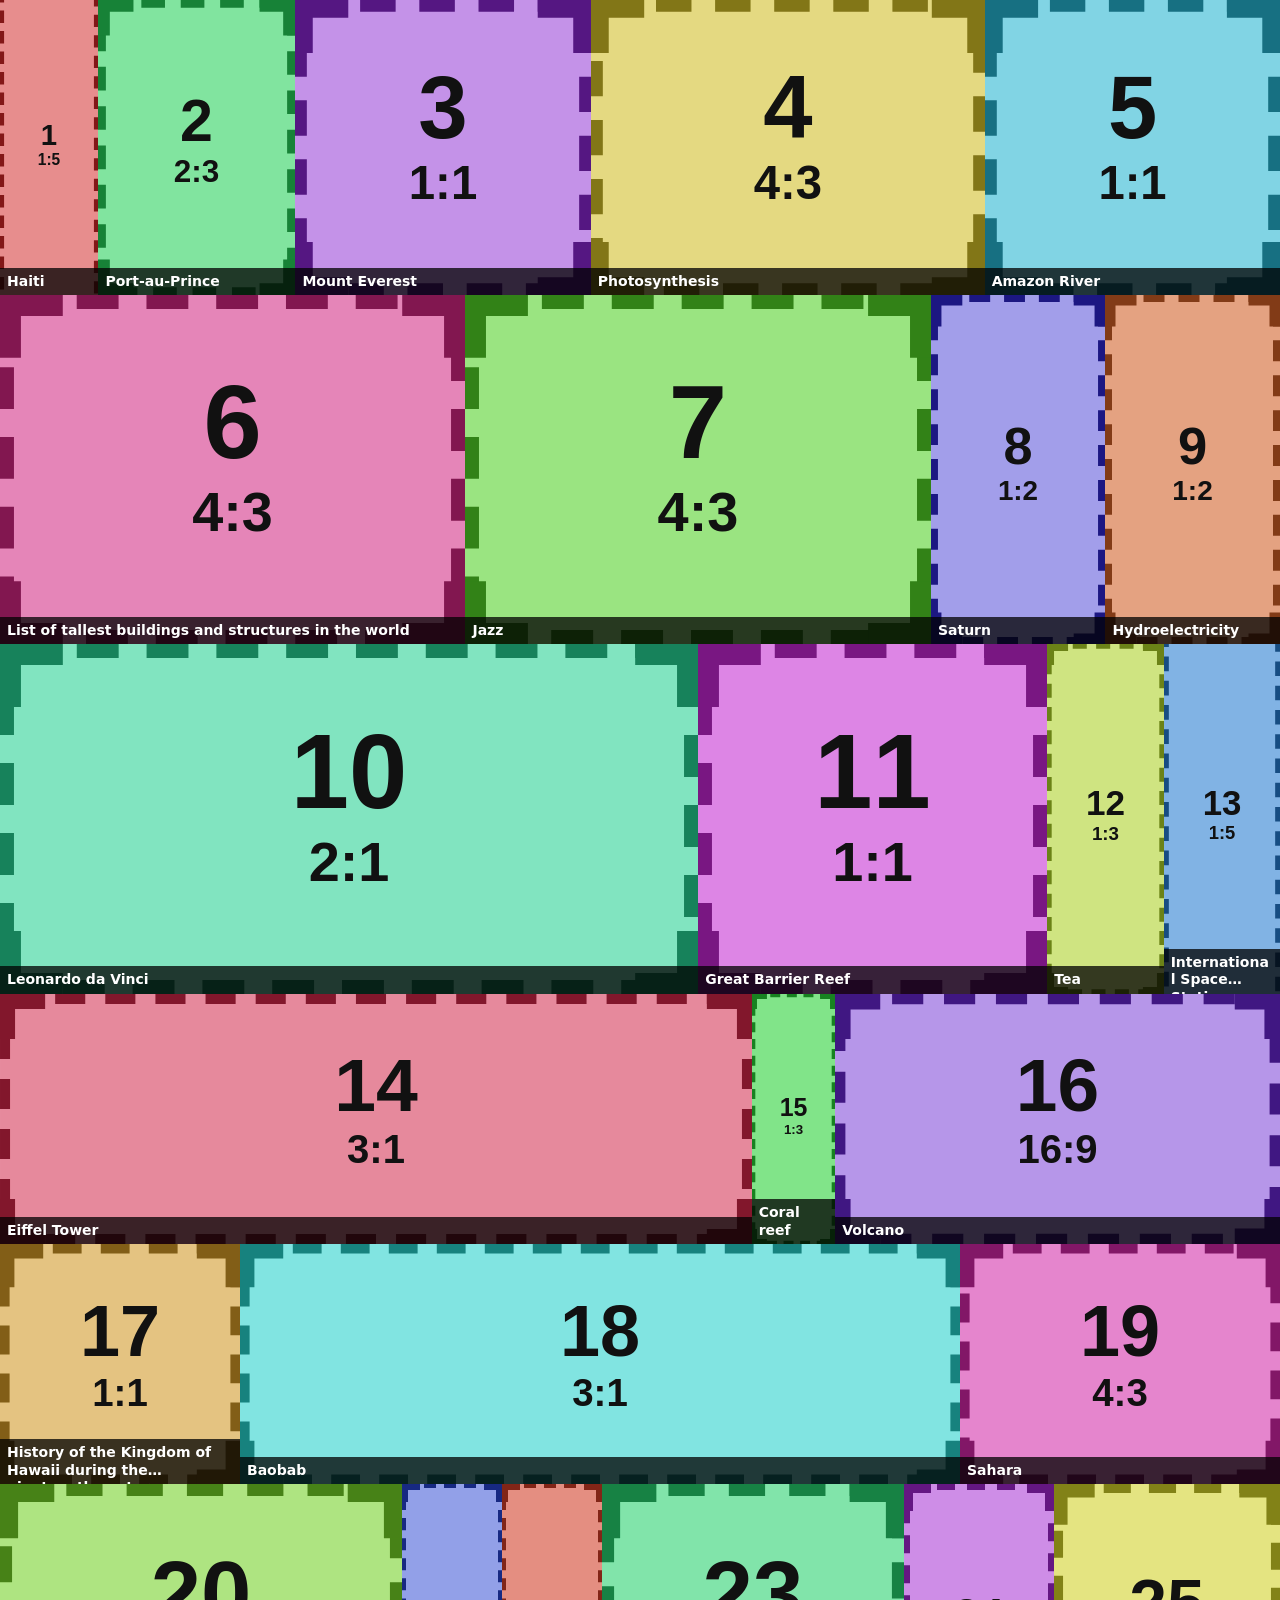
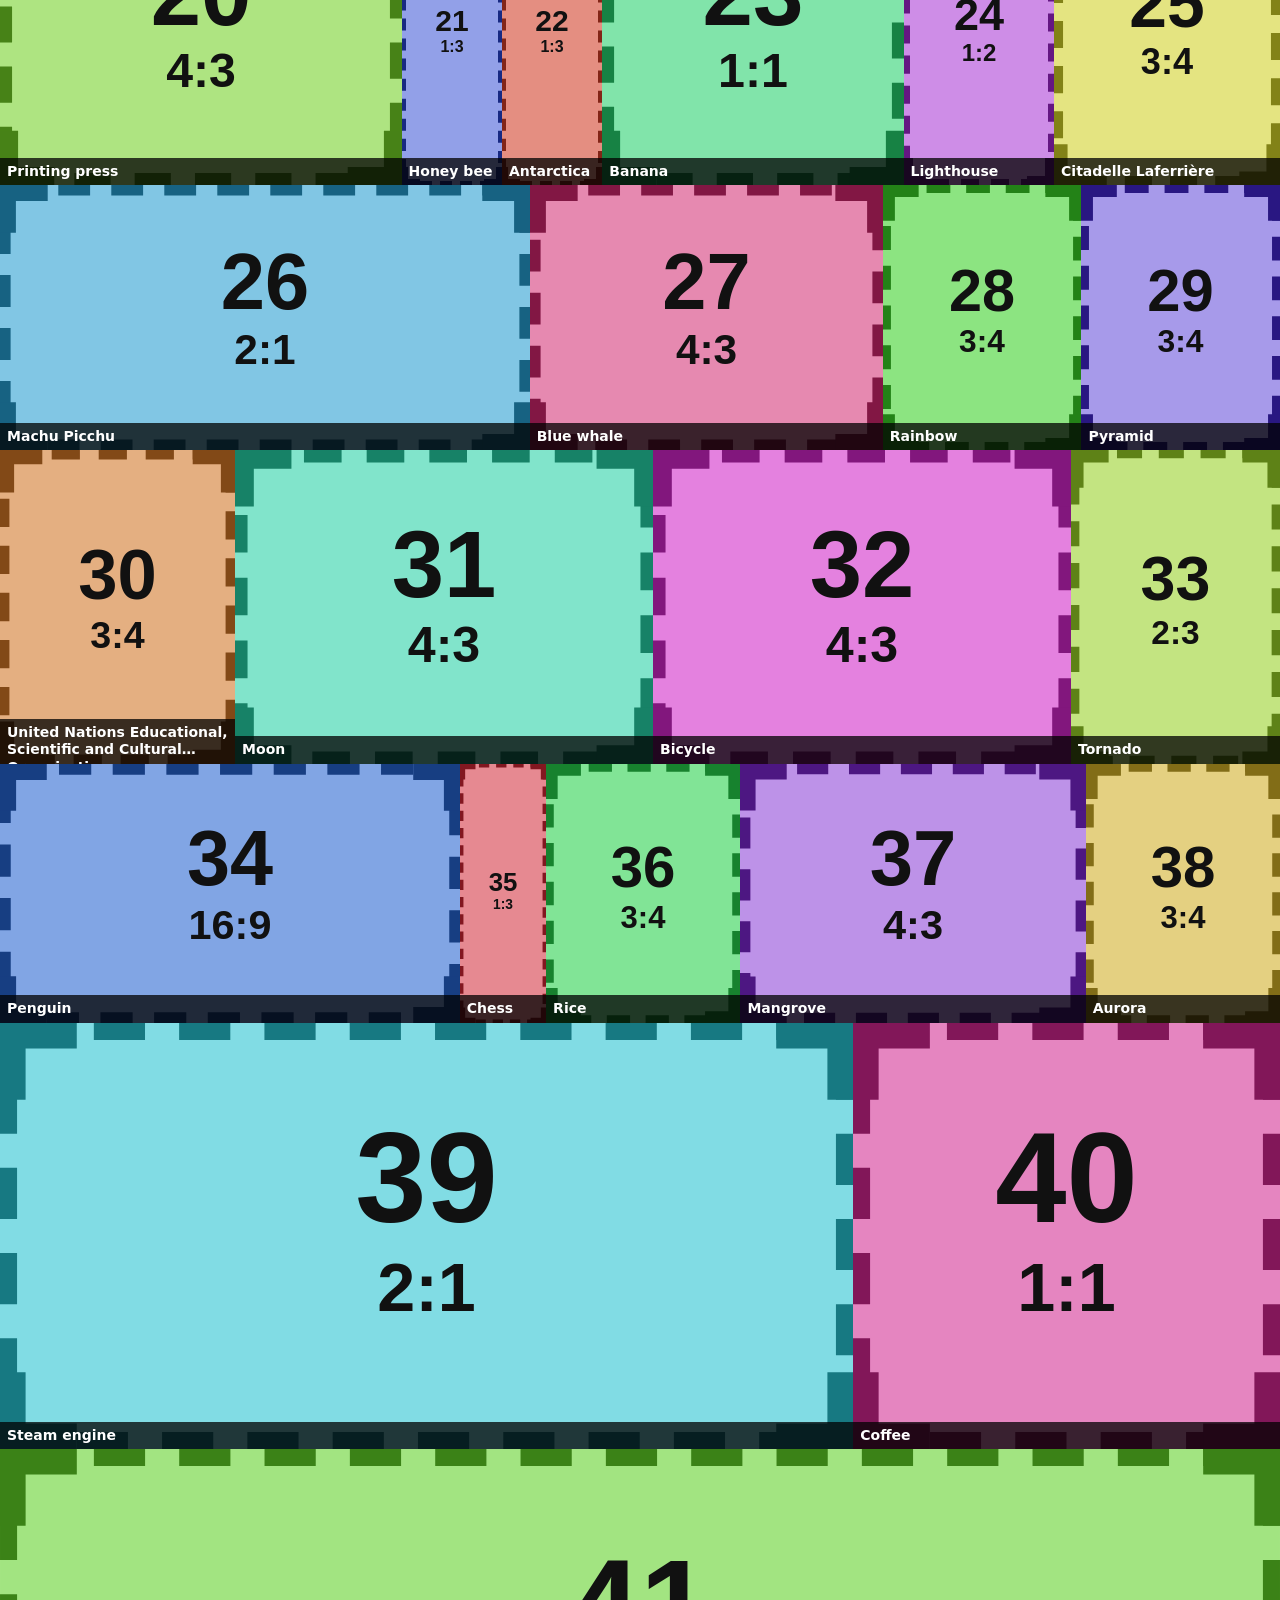
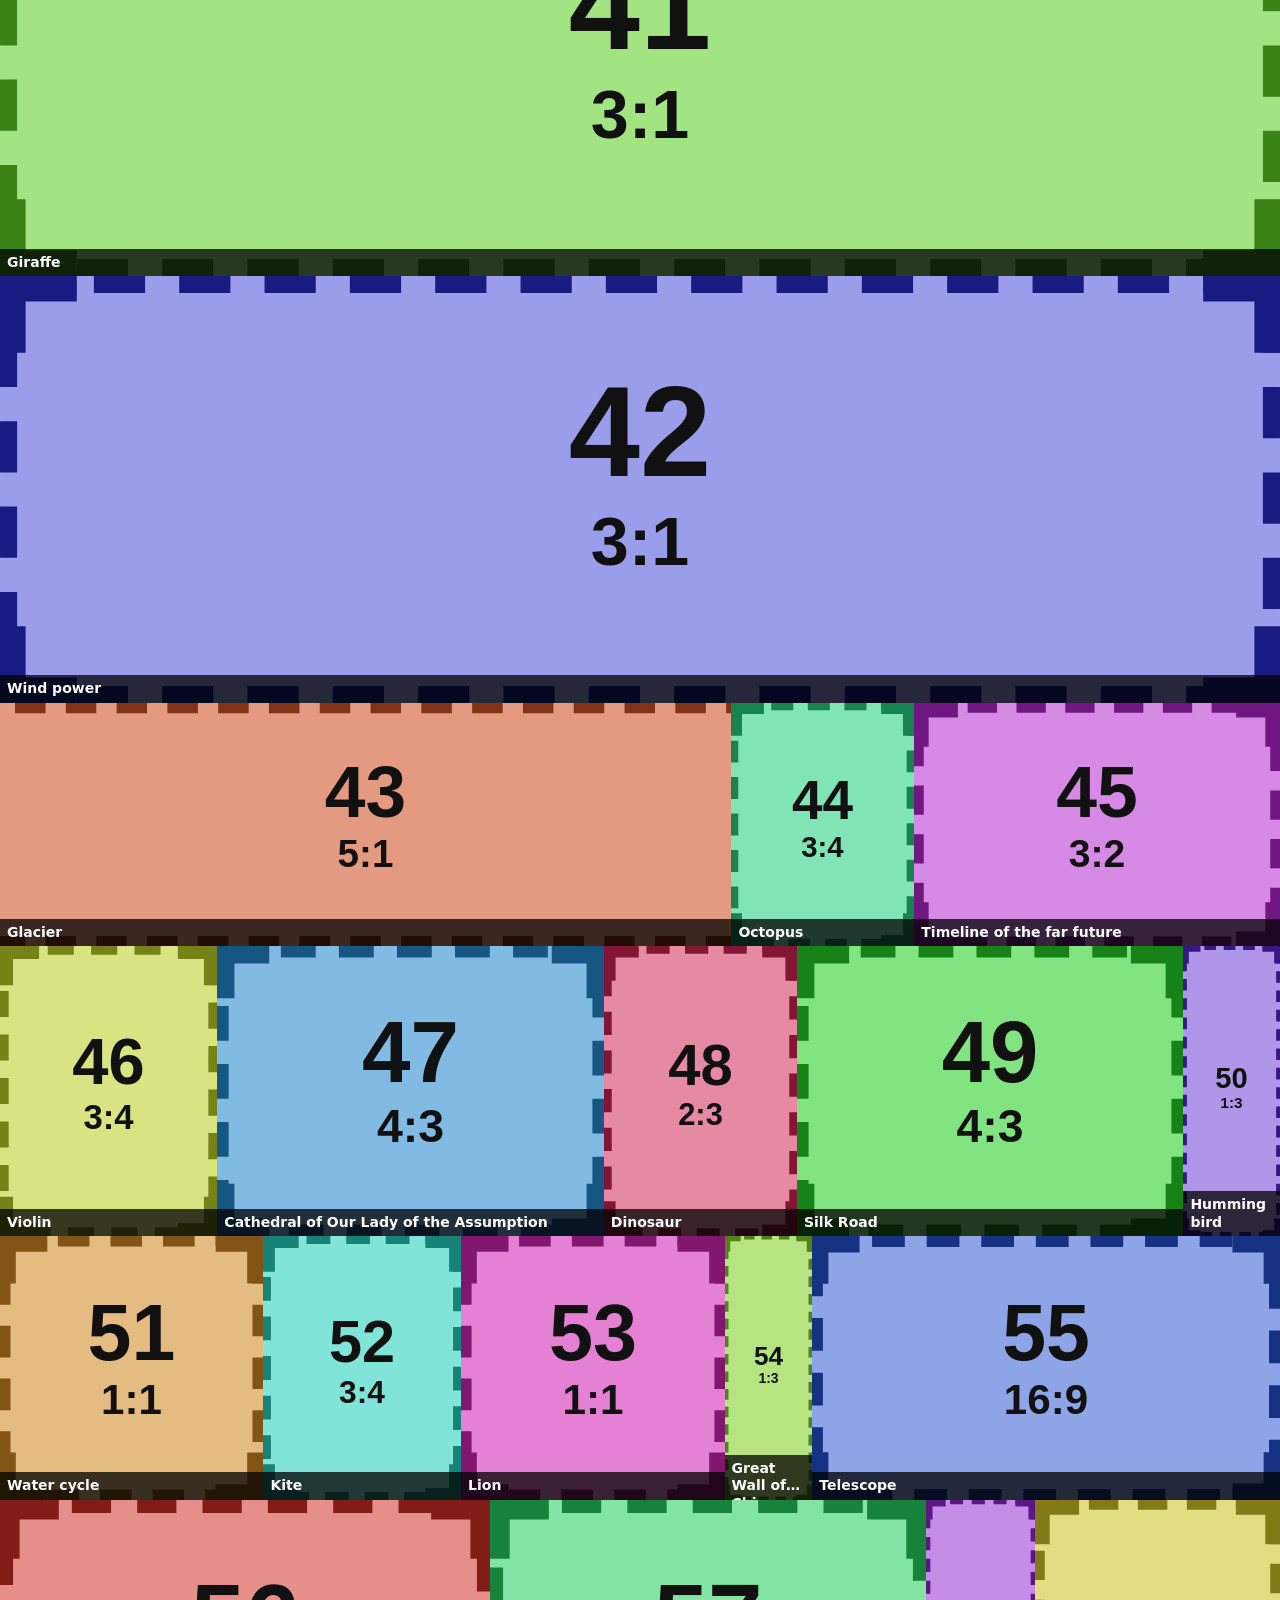
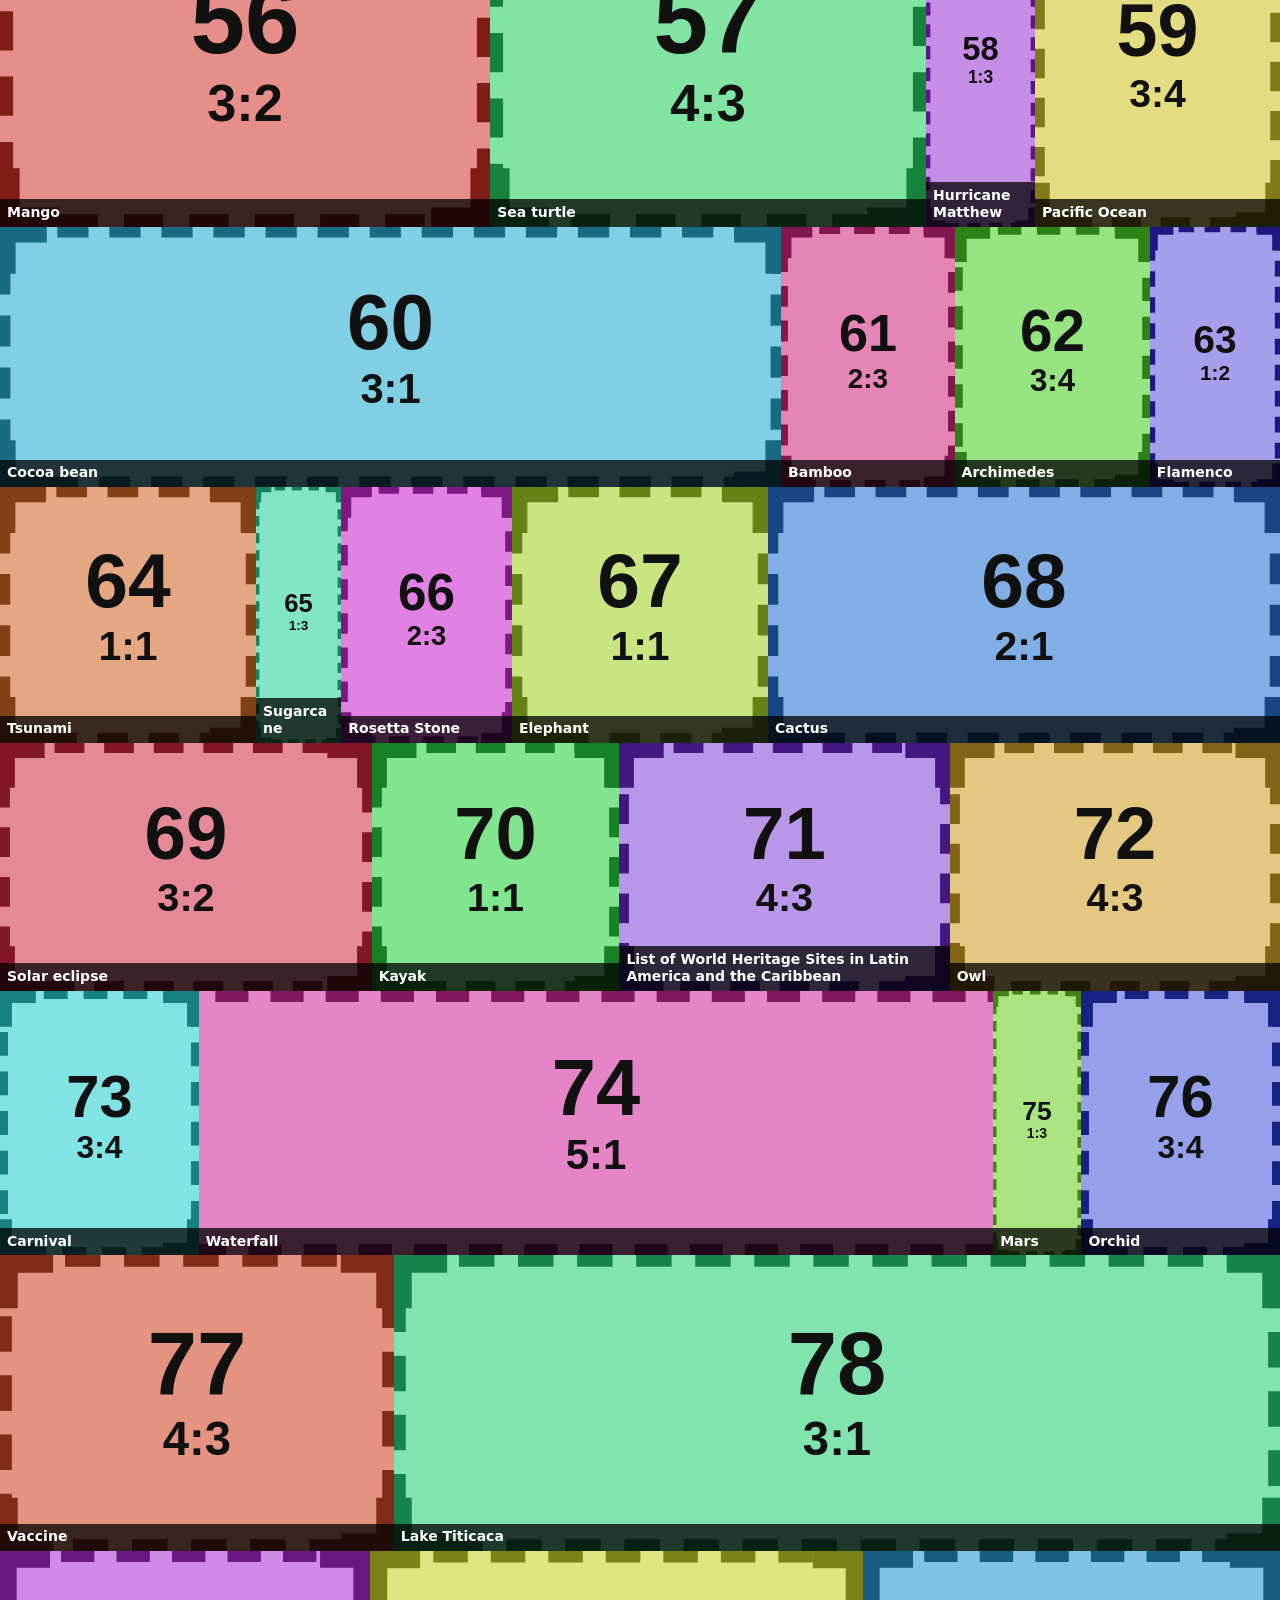
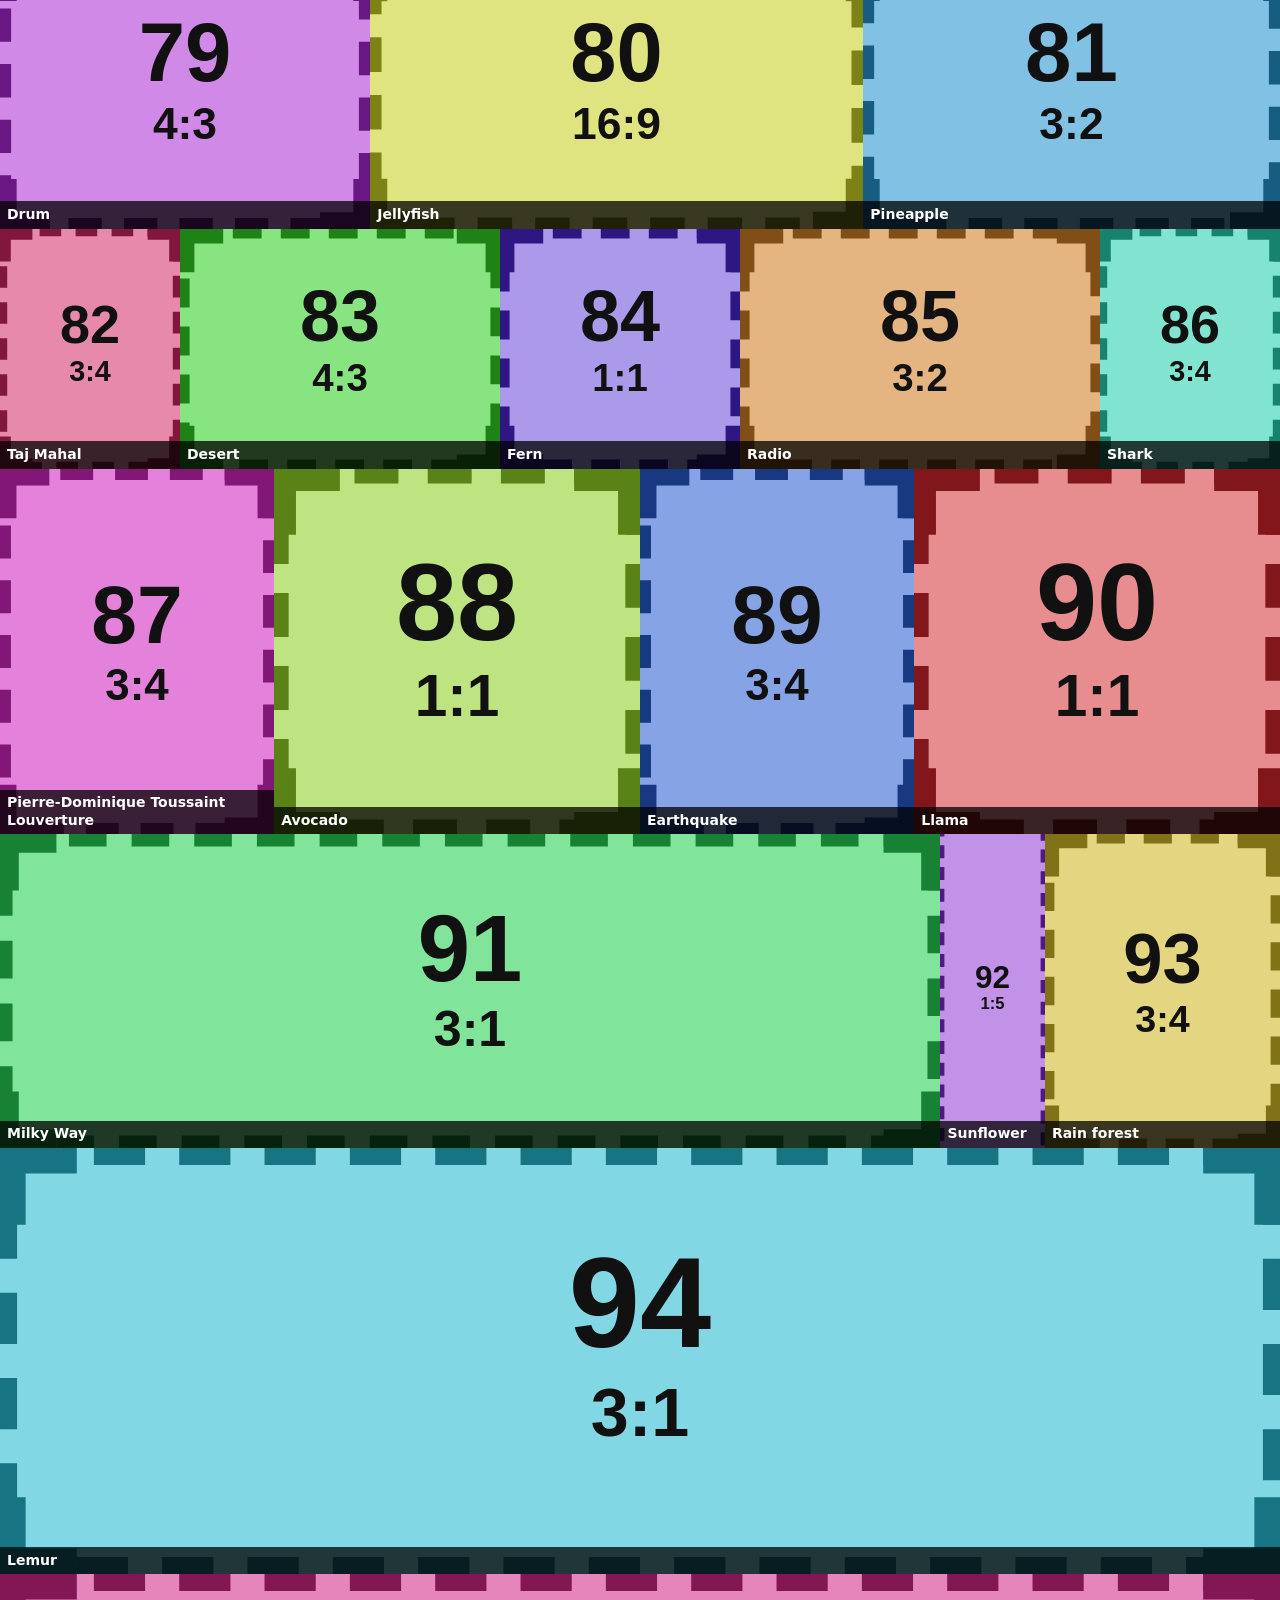
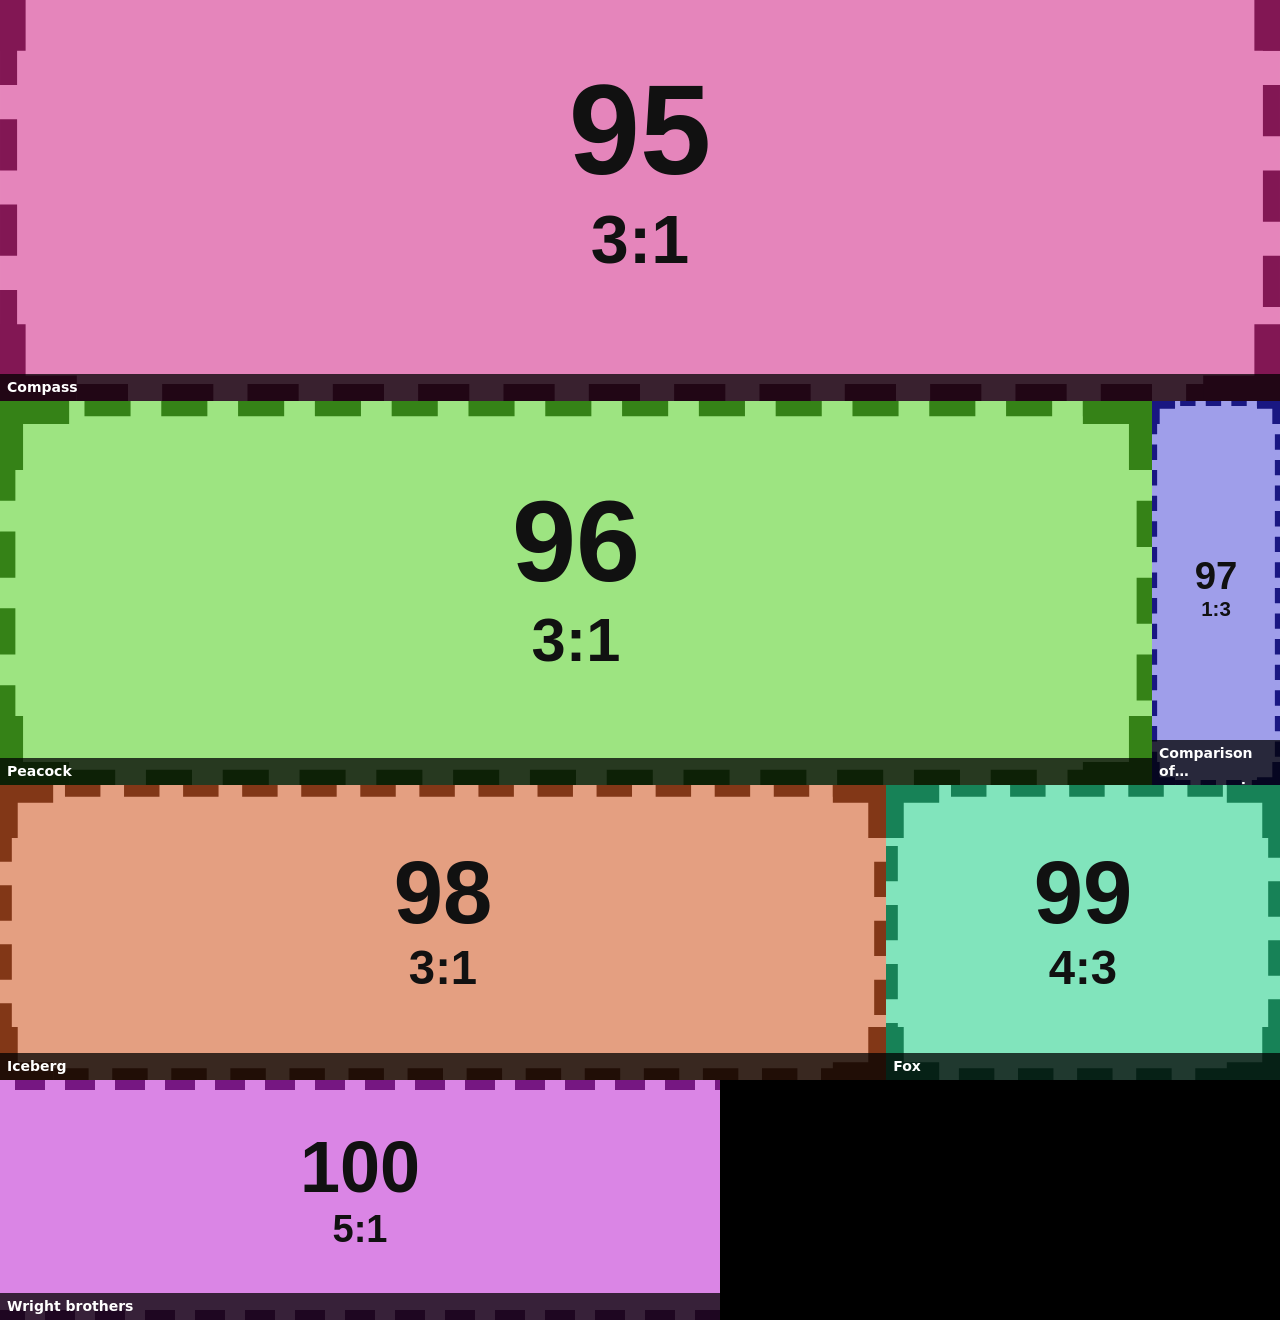
==== poc/nojs.html @ 90fc5f96 "Add welcome page layout PoC for #2694 100 deterministic test tiles (1:5 to 5:1) with a manifest, and" ====
<!doctype html>
<html lang="en">
<head>
<meta charset="utf-8">
<meta name="viewport" content="width=device-width, initial-scale=1">
<title>No-JS fallback, 100 tiles</title>
<link rel="stylesheet" href="poc.css">
</head>
<body class="bare">
<div class="frame"><div id="content" class="layout-flex">
<a class="item" href="#" style="--r:0.2000"><figure><img loading="lazy" src="images/001.svg" width="120" height="600" alt=""><figcaption>Haiti</figcaption></figure></a>
<a class="item" href="#" style="--r:0.6667"><figure><img loading="lazy" src="images/002.svg" width="400" height="600" alt=""><figcaption>Port-au-Prince</figcaption></figure></a>
<a class="item" href="#" style="--r:1.0000"><figure><img loading="lazy" src="images/003.svg" width="600" height="600" alt=""><figcaption>Mount Everest</figcaption></figure></a>
<a class="item" href="#" style="--r:1.3333"><figure><img loading="lazy" src="images/004.svg" width="600" height="450" alt=""><figcaption>Photosynthesis</figcaption></figure></a>
<a class="item" href="#" style="--r:1.0000"><figure><img loading="lazy" src="images/005.svg" width="600" height="600" alt=""><figcaption>Amazon River</figcaption></figure></a>
<a class="item" href="#" style="--r:1.3333"><figure><img loading="lazy" src="images/006.svg" width="600" height="450" alt=""><figcaption>List of tallest buildings and structures in the world</figcaption></figure></a>
<a class="item" href="#" style="--r:1.3333"><figure><img loading="lazy" src="images/007.svg" width="600" height="450" alt=""><figcaption>Jazz</figcaption></figure></a>
<a class="item" href="#" style="--r:0.5000"><figure><img loading="lazy" src="images/008.svg" width="300" height="600" alt=""><figcaption>Saturn</figcaption></figure></a>
<a class="item" href="#" style="--r:0.5000"><figure><img loading="lazy" src="images/009.svg" width="300" height="600" alt=""><figcaption>Hydroelectricity</figcaption></figure></a>
<a class="item" href="#" style="--r:2.0000"><figure><img loading="lazy" src="images/010.svg" width="600" height="300" alt=""><figcaption>Leonardo da Vinci</figcaption></figure></a>
<a class="item" href="#" style="--r:1.0000"><figure><img loading="lazy" src="images/011.svg" width="600" height="600" alt=""><figcaption>Great Barrier Reef</figcaption></figure></a>
<a class="item" href="#" style="--r:0.3333"><figure><img loading="lazy" src="images/012.svg" width="200" height="600" alt=""><figcaption>Tea</figcaption></figure></a>
<a class="item" href="#" style="--r:0.2000"><figure><img loading="lazy" src="images/013.svg" width="120" height="600" alt=""><figcaption>International Space Station</figcaption></figure></a>
<a class="item" href="#" style="--r:3.0000"><figure><img loading="lazy" src="images/014.svg" width="600" height="200" alt=""><figcaption>Eiffel Tower</figcaption></figure></a>
<a class="item" href="#" style="--r:0.3333"><figure><img loading="lazy" src="images/015.svg" width="200" height="600" alt=""><figcaption>Coral reef</figcaption></figure></a>
<a class="item" href="#" style="--r:1.7751"><figure><img loading="lazy" src="images/016.svg" width="600" height="338" alt=""><figcaption>Volcano</figcaption></figure></a>
<a class="item" href="#" style="--r:1.0000"><figure><img loading="lazy" src="images/017.svg" width="600" height="600" alt=""><figcaption>History of the Kingdom of Hawaii during the nineteenth century</figcaption></figure></a>
<a class="item" href="#" style="--r:3.0000"><figure><img loading="lazy" src="images/018.svg" width="600" height="200" alt=""><figcaption>Baobab</figcaption></figure></a>
<a class="item" href="#" style="--r:1.3333"><figure><img loading="lazy" src="images/019.svg" width="600" height="450" alt=""><figcaption>Sahara</figcaption></figure></a>
<a class="item" href="#" style="--r:1.3333"><figure><img loading="lazy" src="images/020.svg" width="600" height="450" alt=""><figcaption>Printing press</figcaption></figure></a>
<a class="item" href="#" style="--r:0.3333"><figure><img loading="lazy" src="images/021.svg" width="200" height="600" alt=""><figcaption>Honey bee</figcaption></figure></a>
<a class="item" href="#" style="--r:0.3333"><figure><img loading="lazy" src="images/022.svg" width="200" height="600" alt=""><figcaption>Antarctica</figcaption></figure></a>
<a class="item" href="#" style="--r:1.0000"><figure><img loading="lazy" src="images/023.svg" width="600" height="600" alt=""><figcaption>Banana</figcaption></figure></a>
<a class="item" href="#" style="--r:0.5000"><figure><img loading="lazy" src="images/024.svg" width="300" height="600" alt=""><figcaption>Lighthouse</figcaption></figure></a>
<a class="item" href="#" style="--r:0.7500"><figure><img loading="lazy" src="images/025.svg" width="450" height="600" alt=""><figcaption>Citadelle Laferrière</figcaption></figure></a>
<a class="item" href="#" style="--r:2.0000"><figure><img loading="lazy" src="images/026.svg" width="600" height="300" alt=""><figcaption>Machu Picchu</figcaption></figure></a>
<a class="item" href="#" style="--r:1.3333"><figure><img loading="lazy" src="images/027.svg" width="600" height="450" alt=""><figcaption>Blue whale</figcaption></figure></a>
<a class="item" href="#" style="--r:0.7500"><figure><img loading="lazy" src="images/028.svg" width="450" height="600" alt=""><figcaption>Rainbow</figcaption></figure></a>
<a class="item" href="#" style="--r:0.7500"><figure><img loading="lazy" src="images/029.svg" width="450" height="600" alt=""><figcaption>Pyramid</figcaption></figure></a>
<a class="item" href="#" style="--r:0.7500"><figure><img loading="lazy" src="images/030.svg" width="450" height="600" alt=""><figcaption>United Nations Educational, Scientific and Cultural Organization</figcaption></figure></a>
<a class="item" href="#" style="--r:1.3333"><figure><img loading="lazy" src="images/031.svg" width="600" height="450" alt=""><figcaption>Moon</figcaption></figure></a>
<a class="item" href="#" style="--r:1.3333"><figure><img loading="lazy" src="images/032.svg" width="600" height="450" alt=""><figcaption>Bicycle</figcaption></figure></a>
<a class="item" href="#" style="--r:0.6667"><figure><img loading="lazy" src="images/033.svg" width="400" height="600" alt=""><figcaption>Tornado</figcaption></figure></a>
<a class="item" href="#" style="--r:1.7751"><figure><img loading="lazy" src="images/034.svg" width="600" height="338" alt=""><figcaption>Penguin</figcaption></figure></a>
<a class="item" href="#" style="--r:0.3333"><figure><img loading="lazy" src="images/035.svg" width="200" height="600" alt=""><figcaption>Chess</figcaption></figure></a>
<a class="item" href="#" style="--r:0.7500"><figure><img loading="lazy" src="images/036.svg" width="450" height="600" alt=""><figcaption>Rice</figcaption></figure></a>
<a class="item" href="#" style="--r:1.3333"><figure><img loading="lazy" src="images/037.svg" width="600" height="450" alt=""><figcaption>Mangrove</figcaption></figure></a>
<a class="item" href="#" style="--r:0.7500"><figure><img loading="lazy" src="images/038.svg" width="450" height="600" alt=""><figcaption>Aurora</figcaption></figure></a>
<a class="item" href="#" style="--r:2.0000"><figure><img loading="lazy" src="images/039.svg" width="600" height="300" alt=""><figcaption>Steam engine</figcaption></figure></a>
<a class="item" href="#" style="--r:1.0000"><figure><img loading="lazy" src="images/040.svg" width="600" height="600" alt=""><figcaption>Coffee</figcaption></figure></a>
<a class="item" href="#" style="--r:3.0000"><figure><img loading="lazy" src="images/041.svg" width="600" height="200" alt=""><figcaption>Giraffe</figcaption></figure></a>
<a class="item" href="#" style="--r:3.0000"><figure><img loading="lazy" src="images/042.svg" width="600" height="200" alt=""><figcaption>Wind power</figcaption></figure></a>
<a class="item" href="#" style="--r:5.0000"><figure><img loading="lazy" src="images/043.svg" width="600" height="120" alt=""><figcaption>Glacier</figcaption></figure></a>
<a class="item" href="#" style="--r:0.7500"><figure><img loading="lazy" src="images/044.svg" width="450" height="600" alt=""><figcaption>Octopus</figcaption></figure></a>
<a class="item" href="#" style="--r:1.5000"><figure><img loading="lazy" src="images/045.svg" width="600" height="400" alt=""><figcaption>Timeline of the far future</figcaption></figure></a>
<a class="item" href="#" style="--r:0.7500"><figure><img loading="lazy" src="images/046.svg" width="450" height="600" alt=""><figcaption>Violin</figcaption></figure></a>
<a class="item" href="#" style="--r:1.3333"><figure><img loading="lazy" src="images/047.svg" width="600" height="450" alt=""><figcaption>Cathedral of Our Lady of the Assumption</figcaption></figure></a>
<a class="item" href="#" style="--r:0.6667"><figure><img loading="lazy" src="images/048.svg" width="400" height="600" alt=""><figcaption>Dinosaur</figcaption></figure></a>
<a class="item" href="#" style="--r:1.3333"><figure><img loading="lazy" src="images/049.svg" width="600" height="450" alt=""><figcaption>Silk Road</figcaption></figure></a>
<a class="item" href="#" style="--r:0.3333"><figure><img loading="lazy" src="images/050.svg" width="200" height="600" alt=""><figcaption>Hummingbird</figcaption></figure></a>
<a class="item" href="#" style="--r:1.0000"><figure><img loading="lazy" src="images/051.svg" width="600" height="600" alt=""><figcaption>Water cycle</figcaption></figure></a>
<a class="item" href="#" style="--r:0.7500"><figure><img loading="lazy" src="images/052.svg" width="450" height="600" alt=""><figcaption>Kite</figcaption></figure></a>
<a class="item" href="#" style="--r:1.0000"><figure><img loading="lazy" src="images/053.svg" width="600" height="600" alt=""><figcaption>Lion</figcaption></figure></a>
<a class="item" href="#" style="--r:0.3333"><figure><img loading="lazy" src="images/054.svg" width="200" height="600" alt=""><figcaption>Great Wall of China</figcaption></figure></a>
<a class="item" href="#" style="--r:1.7751"><figure><img loading="lazy" src="images/055.svg" width="600" height="338" alt=""><figcaption>Telescope</figcaption></figure></a>
<a class="item" href="#" style="--r:1.5000"><figure><img loading="lazy" src="images/056.svg" width="600" height="400" alt=""><figcaption>Mango</figcaption></figure></a>
<a class="item" href="#" style="--r:1.3333"><figure><img loading="lazy" src="images/057.svg" width="600" height="450" alt=""><figcaption>Sea turtle</figcaption></figure></a>
<a class="item" href="#" style="--r:0.3333"><figure><img loading="lazy" src="images/058.svg" width="200" height="600" alt=""><figcaption>Hurricane Matthew</figcaption></figure></a>
<a class="item" href="#" style="--r:0.7500"><figure><img loading="lazy" src="images/059.svg" width="450" height="600" alt=""><figcaption>Pacific Ocean</figcaption></figure></a>
<a class="item" href="#" style="--r:3.0000"><figure><img loading="lazy" src="images/060.svg" width="600" height="200" alt=""><figcaption>Cocoa bean</figcaption></figure></a>
<a class="item" href="#" style="--r:0.6667"><figure><img loading="lazy" src="images/061.svg" width="400" height="600" alt=""><figcaption>Bamboo</figcaption></figure></a>
<a class="item" href="#" style="--r:0.7500"><figure><img loading="lazy" src="images/062.svg" width="450" height="600" alt=""><figcaption>Archimedes</figcaption></figure></a>
<a class="item" href="#" style="--r:0.5000"><figure><img loading="lazy" src="images/063.svg" width="300" height="600" alt=""><figcaption>Flamenco</figcaption></figure></a>
<a class="item" href="#" style="--r:1.0000"><figure><img loading="lazy" src="images/064.svg" width="600" height="600" alt=""><figcaption>Tsunami</figcaption></figure></a>
<a class="item" href="#" style="--r:0.3333"><figure><img loading="lazy" src="images/065.svg" width="200" height="600" alt=""><figcaption>Sugarcane</figcaption></figure></a>
<a class="item" href="#" style="--r:0.6667"><figure><img loading="lazy" src="images/066.svg" width="400" height="600" alt=""><figcaption>Rosetta Stone</figcaption></figure></a>
<a class="item" href="#" style="--r:1.0000"><figure><img loading="lazy" src="images/067.svg" width="600" height="600" alt=""><figcaption>Elephant</figcaption></figure></a>
<a class="item" href="#" style="--r:2.0000"><figure><img loading="lazy" src="images/068.svg" width="600" height="300" alt=""><figcaption>Cactus</figcaption></figure></a>
<a class="item" href="#" style="--r:1.5000"><figure><img loading="lazy" src="images/069.svg" width="600" height="400" alt=""><figcaption>Solar eclipse</figcaption></figure></a>
<a class="item" href="#" style="--r:1.0000"><figure><img loading="lazy" src="images/070.svg" width="600" height="600" alt=""><figcaption>Kayak</figcaption></figure></a>
<a class="item" href="#" style="--r:1.3333"><figure><img loading="lazy" src="images/071.svg" width="600" height="450" alt=""><figcaption>List of World Heritage Sites in Latin America and the Caribbean</figcaption></figure></a>
<a class="item" href="#" style="--r:1.3333"><figure><img loading="lazy" src="images/072.svg" width="600" height="450" alt=""><figcaption>Owl</figcaption></figure></a>
<a class="item" href="#" style="--r:0.7500"><figure><img loading="lazy" src="images/073.svg" width="450" height="600" alt=""><figcaption>Carnival</figcaption></figure></a>
<a class="item" href="#" style="--r:5.0000"><figure><img loading="lazy" src="images/074.svg" width="600" height="120" alt=""><figcaption>Waterfall</figcaption></figure></a>
<a class="item" href="#" style="--r:0.3333"><figure><img loading="lazy" src="images/075.svg" width="200" height="600" alt=""><figcaption>Mars</figcaption></figure></a>
<a class="item" href="#" style="--r:0.7500"><figure><img loading="lazy" src="images/076.svg" width="450" height="600" alt=""><figcaption>Orchid</figcaption></figure></a>
<a class="item" href="#" style="--r:1.3333"><figure><img loading="lazy" src="images/077.svg" width="600" height="450" alt=""><figcaption>Vaccine</figcaption></figure></a>
<a class="item" href="#" style="--r:3.0000"><figure><img loading="lazy" src="images/078.svg" width="600" height="200" alt=""><figcaption>Lake Titicaca</figcaption></figure></a>
<a class="item" href="#" style="--r:1.3333"><figure><img loading="lazy" src="images/079.svg" width="600" height="450" alt=""><figcaption>Drum</figcaption></figure></a>
<a class="item" href="#" style="--r:1.7751"><figure><img loading="lazy" src="images/080.svg" width="600" height="338" alt=""><figcaption>Jellyfish</figcaption></figure></a>
<a class="item" href="#" style="--r:1.5000"><figure><img loading="lazy" src="images/081.svg" width="600" height="400" alt=""><figcaption>Pineapple</figcaption></figure></a>
<a class="item" href="#" style="--r:0.7500"><figure><img loading="lazy" src="images/082.svg" width="450" height="600" alt=""><figcaption>Taj Mahal</figcaption></figure></a>
<a class="item" href="#" style="--r:1.3333"><figure><img loading="lazy" src="images/083.svg" width="600" height="450" alt=""><figcaption>Desert</figcaption></figure></a>
<a class="item" href="#" style="--r:1.0000"><figure><img loading="lazy" src="images/084.svg" width="600" height="600" alt=""><figcaption>Fern</figcaption></figure></a>
<a class="item" href="#" style="--r:1.5000"><figure><img loading="lazy" src="images/085.svg" width="600" height="400" alt=""><figcaption>Radio</figcaption></figure></a>
<a class="item" href="#" style="--r:0.7500"><figure><img loading="lazy" src="images/086.svg" width="450" height="600" alt=""><figcaption>Shark</figcaption></figure></a>
<a class="item" href="#" style="--r:0.7500"><figure><img loading="lazy" src="images/087.svg" width="450" height="600" alt=""><figcaption>Pierre-Dominique Toussaint Louverture</figcaption></figure></a>
<a class="item" href="#" style="--r:1.0000"><figure><img loading="lazy" src="images/088.svg" width="600" height="600" alt=""><figcaption>Avocado</figcaption></figure></a>
<a class="item" href="#" style="--r:0.7500"><figure><img loading="lazy" src="images/089.svg" width="450" height="600" alt=""><figcaption>Earthquake</figcaption></figure></a>
<a class="item" href="#" style="--r:1.0000"><figure><img loading="lazy" src="images/090.svg" width="600" height="600" alt=""><figcaption>Llama</figcaption></figure></a>
<a class="item" href="#" style="--r:3.0000"><figure><img loading="lazy" src="images/091.svg" width="600" height="200" alt=""><figcaption>Milky Way</figcaption></figure></a>
<a class="item" href="#" style="--r:0.2000"><figure><img loading="lazy" src="images/092.svg" width="120" height="600" alt=""><figcaption>Sunflower</figcaption></figure></a>
<a class="item" href="#" style="--r:0.7500"><figure><img loading="lazy" src="images/093.svg" width="450" height="600" alt=""><figcaption>Rain forest</figcaption></figure></a>
<a class="item" href="#" style="--r:3.0000"><figure><img loading="lazy" src="images/094.svg" width="600" height="200" alt=""><figcaption>Lemur</figcaption></figure></a>
<a class="item" href="#" style="--r:3.0000"><figure><img loading="lazy" src="images/095.svg" width="600" height="200" alt=""><figcaption>Compass</figcaption></figure></a>
<a class="item" href="#" style="--r:3.0000"><figure><img loading="lazy" src="images/096.svg" width="600" height="200" alt=""><figcaption>Peacock</figcaption></figure></a>
<a class="item" href="#" style="--r:0.3333"><figure><img loading="lazy" src="images/097.svg" width="200" height="600" alt=""><figcaption>Comparison of programming languages (basic instructions)</figcaption></figure></a>
<a class="item" href="#" style="--r:3.0000"><figure><img loading="lazy" src="images/098.svg" width="600" height="200" alt=""><figcaption>Iceberg</figcaption></figure></a>
<a class="item" href="#" style="--r:1.3333"><figure><img loading="lazy" src="images/099.svg" width="600" height="450" alt=""><figcaption>Fox</figcaption></figure></a>
<a class="item" href="#" style="--r:5.0000"><figure><img loading="lazy" src="images/100.svg" width="600" height="120" alt=""><figcaption>Wright brothers</figcaption></figure></a>
</div></div>
</body>
</html>
---- poc/poc.css ----
/* PoC chrome. The tile and layout rules below the line mirror
   res/mobile_main_page.css in mwoffliner, so they can be ported. */
:root {
  --ink: #111;
  --muted: #3a3a3a;
  --paper: #f5f5f4;
  --line: #555;
  color-scheme: light;
}
* {
  box-sizing: border-box;
}
body {
  margin: 0;
  background: var(--paper);
  color: var(--ink);
  font: 15px/1.45 system-ui, -apple-system, 'Segoe UI', Roboto, sans-serif;
}
body.bare {
  background: #000;
}
header {
  padding: 16px;
  max-width: 1280px;
}
h1 {
  font-size: 1.25rem;
  margin: 0 0 4px;
}
header p {
  margin: 0 0 12px;
  color: var(--muted);
  max-width: 70ch;
}
a {
  color: #0b3d91;
}
.controls {
  display: flex;
  flex-wrap: wrap;
  gap: 12px 24px;
  align-items: center;
}
fieldset {
  border: 0;
  margin: 0;
  padding: 0;
  display: flex;
  flex-wrap: wrap;
  gap: 4px;
  align-items: center;
}
legend {
  float: left;
  margin-right: 8px;
  font-weight: 600;
}
.seg input[type='radio'] {
  position: absolute;
  opacity: 0;
  pointer-events: none;
}
.seg label {
  border: 1px solid var(--line);
  border-radius: 6px;
  padding: 4px 10px;
  cursor: pointer;
  background: #fff;
}
.seg input:checked + label {
  background: var(--ink);
  border-color: var(--ink);
  color: #fff;
}
.seg input:focus-visible + label,
select:focus-visible,
input[type='range']:focus-visible,
input[type='checkbox']:focus-visible {
  outline: 3px solid #0b3d91;
  outline-offset: 2px;
}
select {
  font: inherit;
  padding: 3px 6px;
  border: 1px solid var(--line);
  border-radius: 6px;
  background: #fff;
  color: var(--ink);
}
input[type='range'] {
  width: 160px;
}
.check {
  display: flex;
  gap: 6px;
  align-items: center;
}
#metrics {
  margin: 12px 0 0;
  font: 13px/1.5 ui-monospace, SFMono-Regular, Menlo, monospace;
  color: var(--ink);
}
#metrics b.bad {
  background: #ffd9d6;
  color: #5c0700;
  padding: 0 4px;
}
.stage {
  overflow-x: auto;
  padding: 0 0 16px;
}

/* ------------------------------------------------------------------
   Welcome page tiles. Same markup as makePageImageTile, plus the ratio:
   <a class="item" data-ratio="1.3333" style="--r:1.3333">
     <figure><img width height><figcaption>Title</figcaption></figure></a>
   ------------------------------------------------------------------ */
.frame {
  container-type: inline-size;
  background: #000; /* #content is black today: any gap shows as a black box */
  margin: 0 auto;
  --rmin: 0.3333;
  --rmax: 3;
  --cols: 2;
}
/* Column counts from mobile_main_page.css, as container queries so the
   width control works without resizing the window. */
@container (min-width: 768px) {
  #content { --cols: 3; }
}
@container (min-width: 1024px) {
  #content { --cols: 4; }
}
@container (min-width: 2024px) {
  #content { --cols: 8; }
}
@container (min-width: 4048px) {
  #content { --cols: 16; }
}
#content {
  position: relative;
  overflow: hidden;
  font-size: 1rem;
}
.item {
  display: block;
  position: relative;
  overflow: hidden;
  color: #fff;
  text-decoration: none;
}
.item figure {
  margin: 0;
  height: 100%;
}
.item img {
  display: block;
  width: 100%;
  height: auto;
  background: #fff;
  transition: transform 0.3s;
}
@media (hover: hover) {
  .item:hover img {
    transform: scale(1.1);
  }
}
/* Always visible, 2 lines max. White on 75% black is 10:1 or better
   even over a white image. */
.item figcaption {
  position: absolute;
  left: 0;
  right: 0;
  bottom: 0;
  padding: 0.35em 0.5em;
  background: rgba(0, 0, 0, 0.75);
  color: #fff;
  font-weight: 700;
  font-size: 0.875em;
  line-height: 1.25;
  display: -webkit-box;
  -webkit-box-orient: vertical;
  -webkit-line-clamp: 2;
  overflow: hidden;
  overflow-wrap: break-word;
  hyphens: auto;
}
/* Tile without an image: tinted, title centred and larger. */
.item.noimg figure {
  aspect-ratio: 4 / 3;
  background: #1f3347;
}
.item.noimg figcaption {
  top: 0;
  display: flex;
  align-items: center;
  justify-content: center;
  text-align: center;
  background: none;
  font-size: 1.05em;
  padding: 0.75em;
}

/* Current JS layout: Masonry positions the tiles, columns as today. */
.layout-masonry .item {
  width: calc(100% / var(--cols));
}

/* Current no-JS layout: CSS columns, as .nojs #content today. */
.layout-columns {
  column-count: var(--cols);
  column-gap: 0;
}
.layout-columns .item {
  display: inline-block;
  width: 100%;
  vertical-align: top;
}

/* Proposed: balanced justified rows. justified.js sets every tile box;
   the image fills it and crops only when its ratio was clamped. */
.layout-justified .item {
  position: absolute;
}
.layout-justified .item img,
.layout-flex .item img {
  height: 100%;
  object-fit: cover;
}
.layout-justified .item.noimg figure {
  aspect-ratio: auto;
}

/* Proposed no-JS fallback: flex rows, each tile grows by its ratio so a
   row shares one height. The last row stays at natural height, left
   aligned, instead of being stretched and cropped. */
.layout-flex {
  display: flex;
  flex-wrap: wrap;
  --row-h: calc(75cqw / var(--cols)); /* same tile size as the columns */
}
.layout-flex::after {
  content: '';
  flex: 1000000 1 0px;
}
.layout-flex .item {
  --rc: clamp(var(--rmin), var(--r), var(--rmax));
  flex: var(--rc) 1 calc(var(--rc) * var(--row-h));
  aspect-ratio: var(--rc);
}
.layout-flex .item.noimg figure {
  aspect-ratio: auto;
}
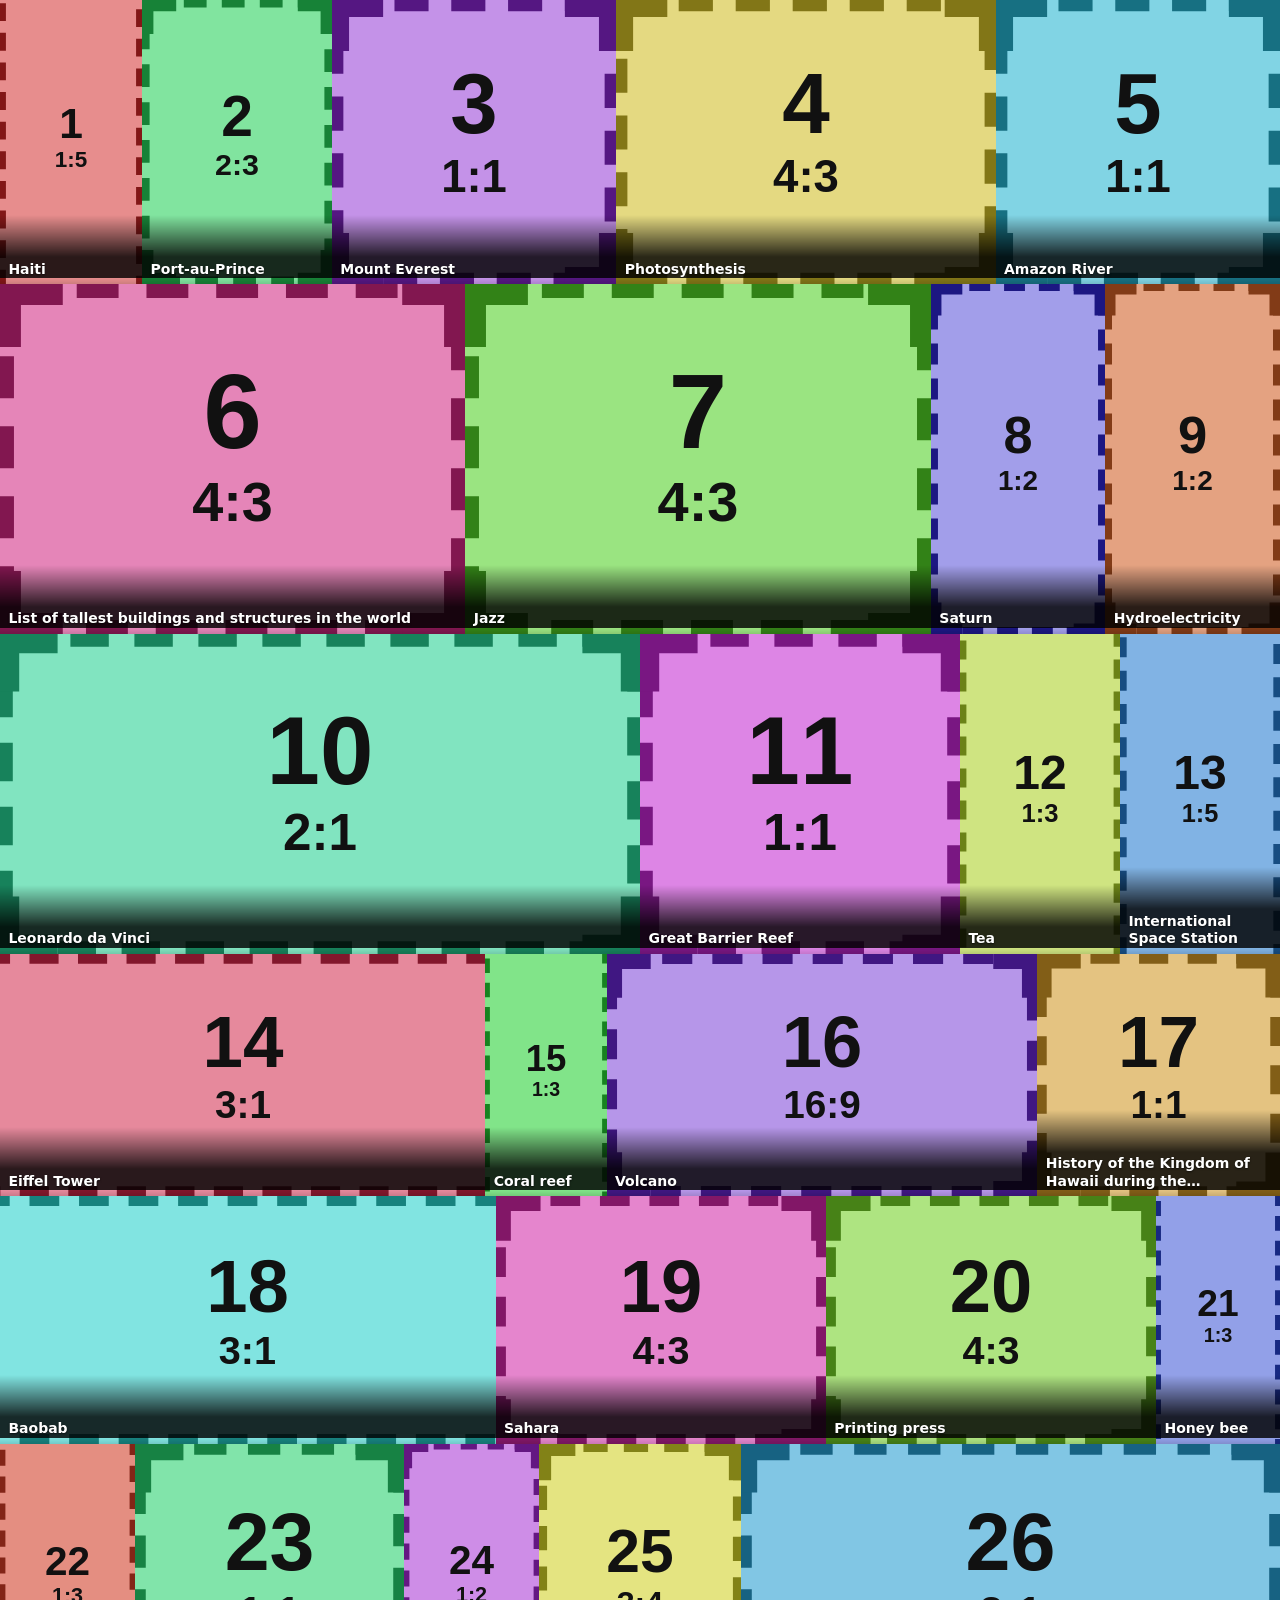
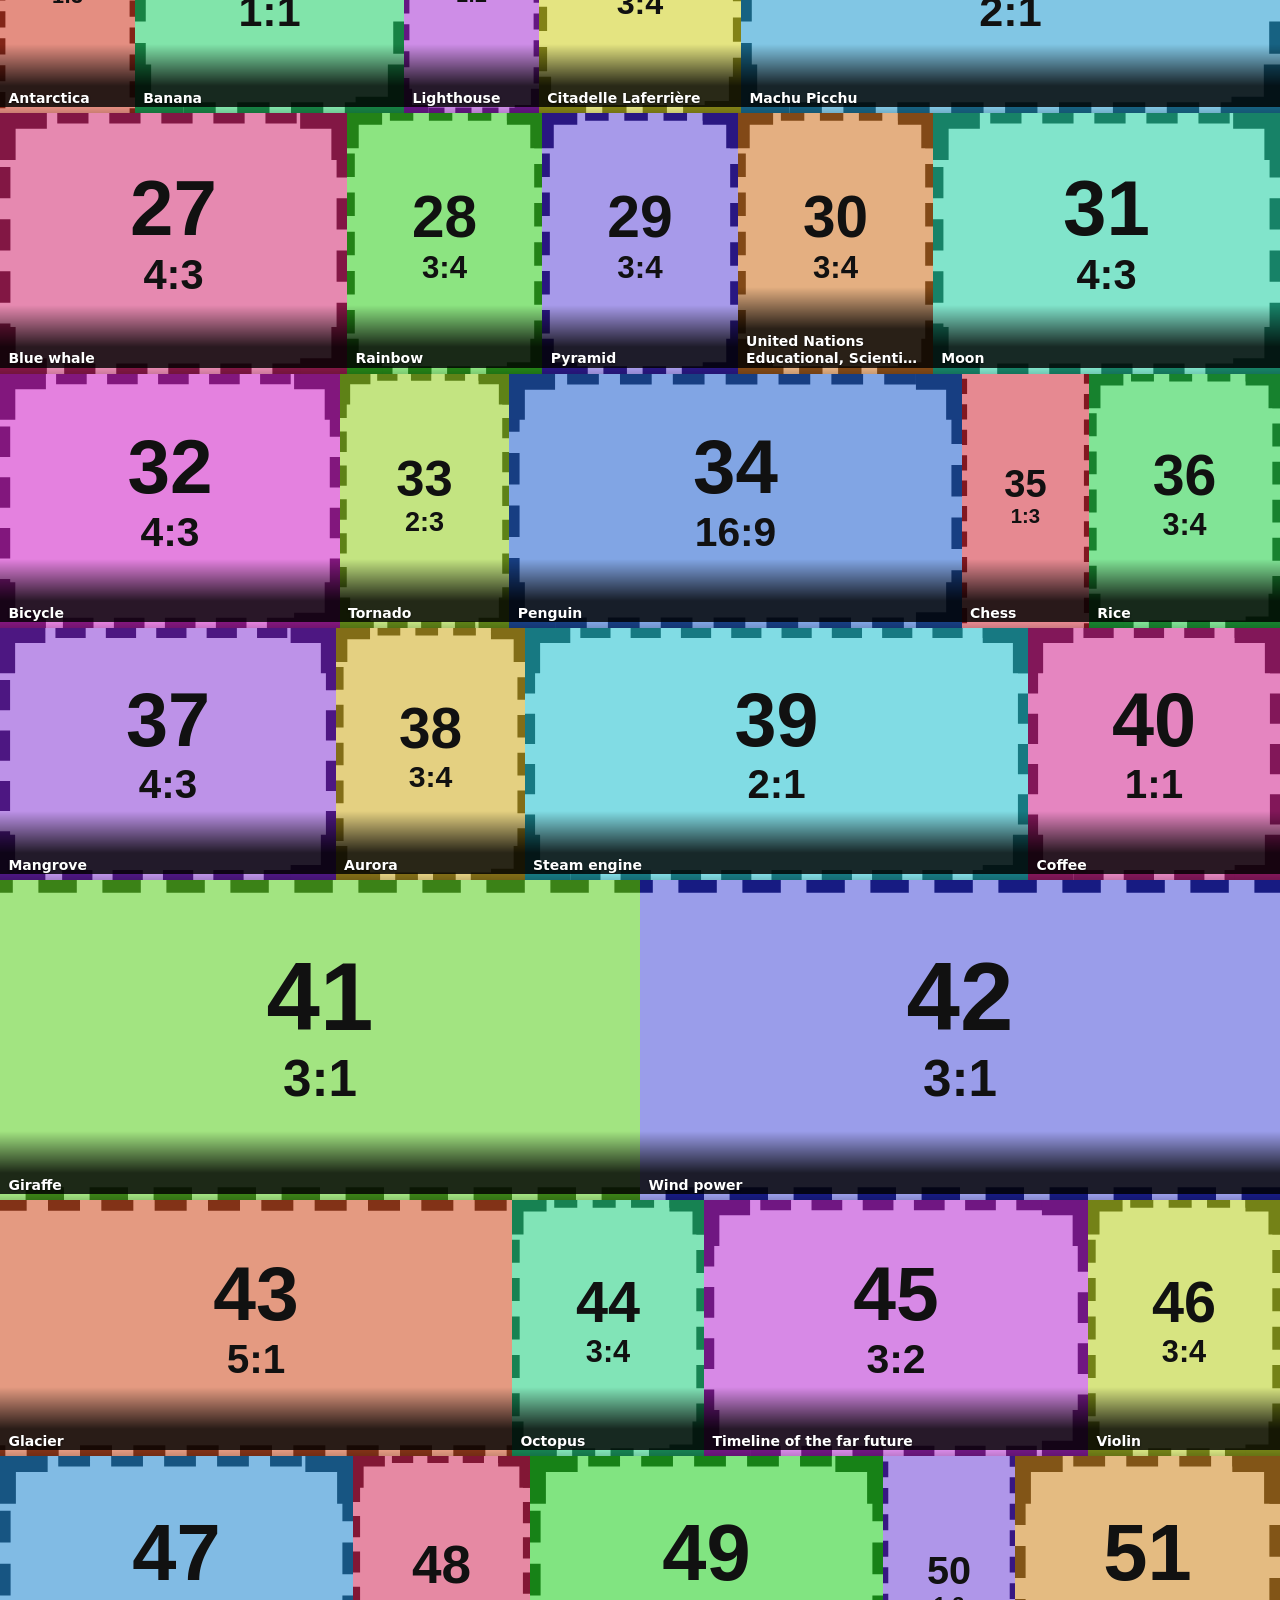
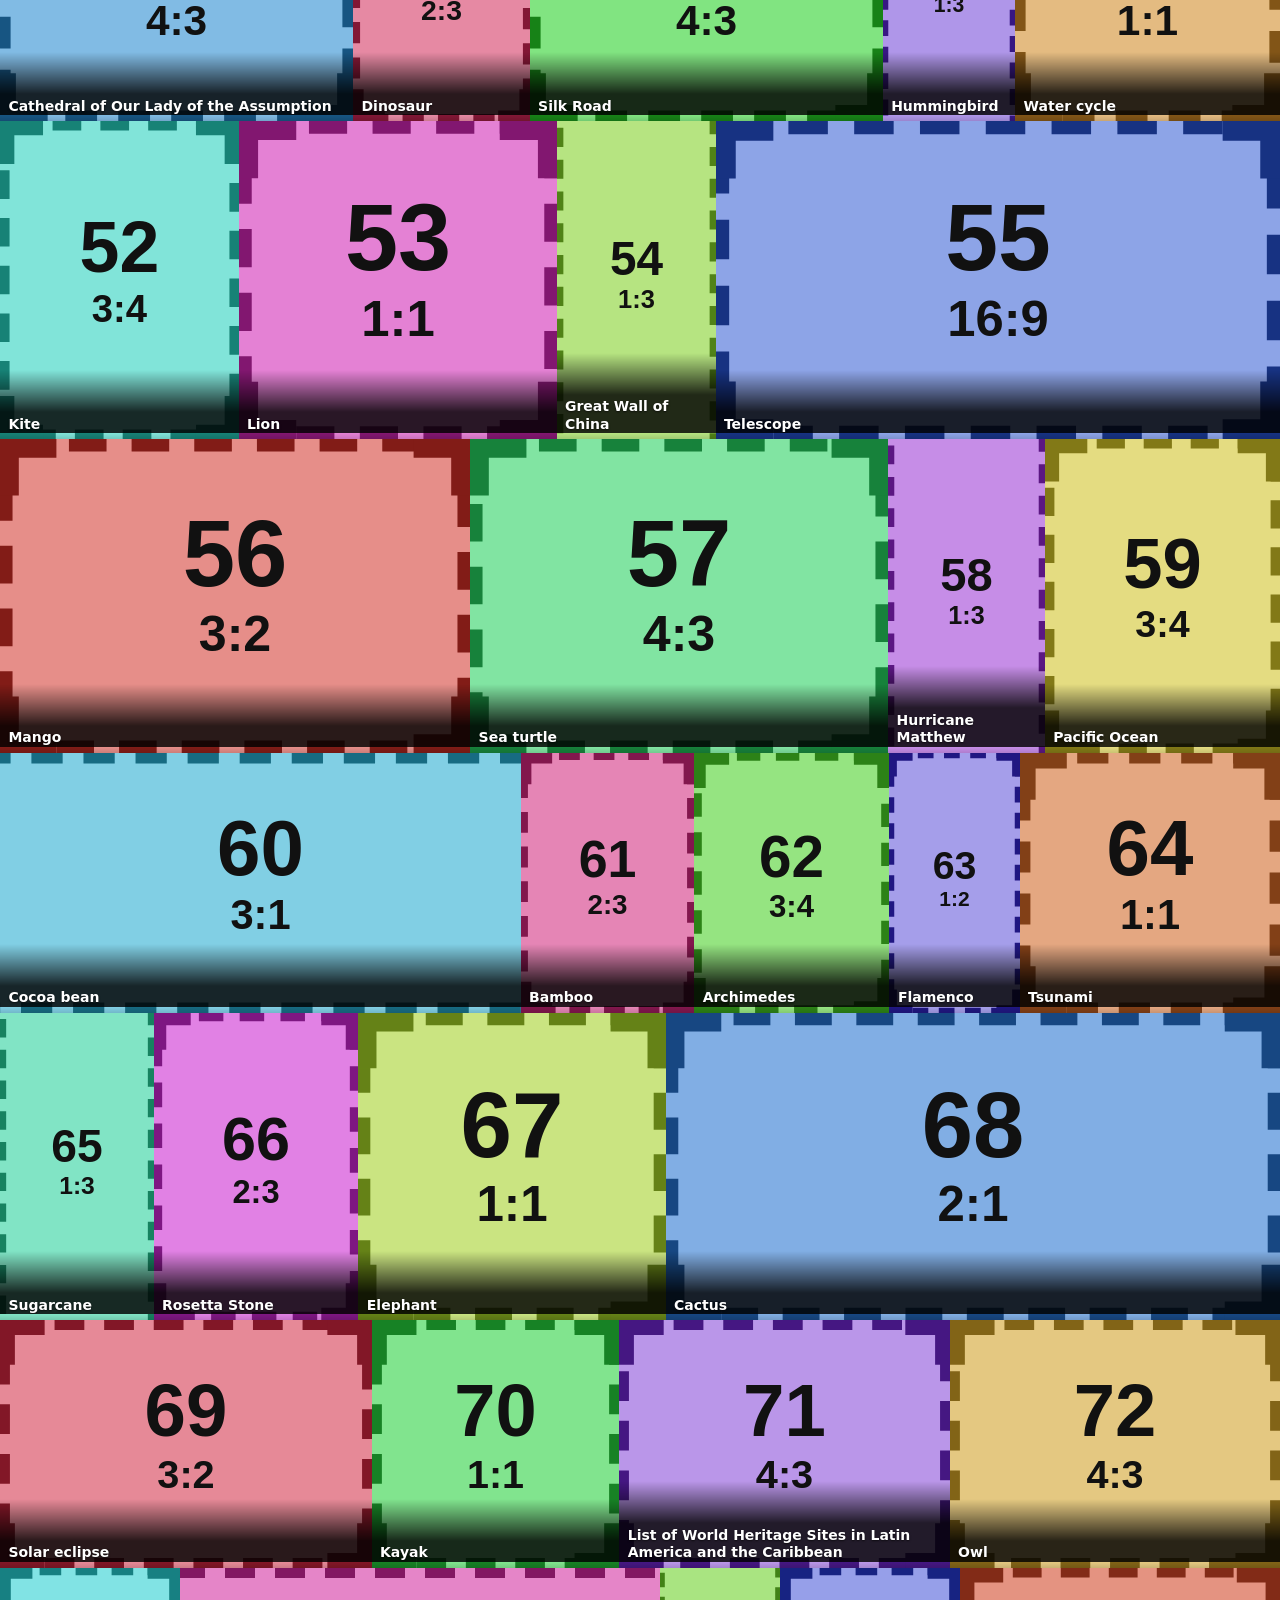
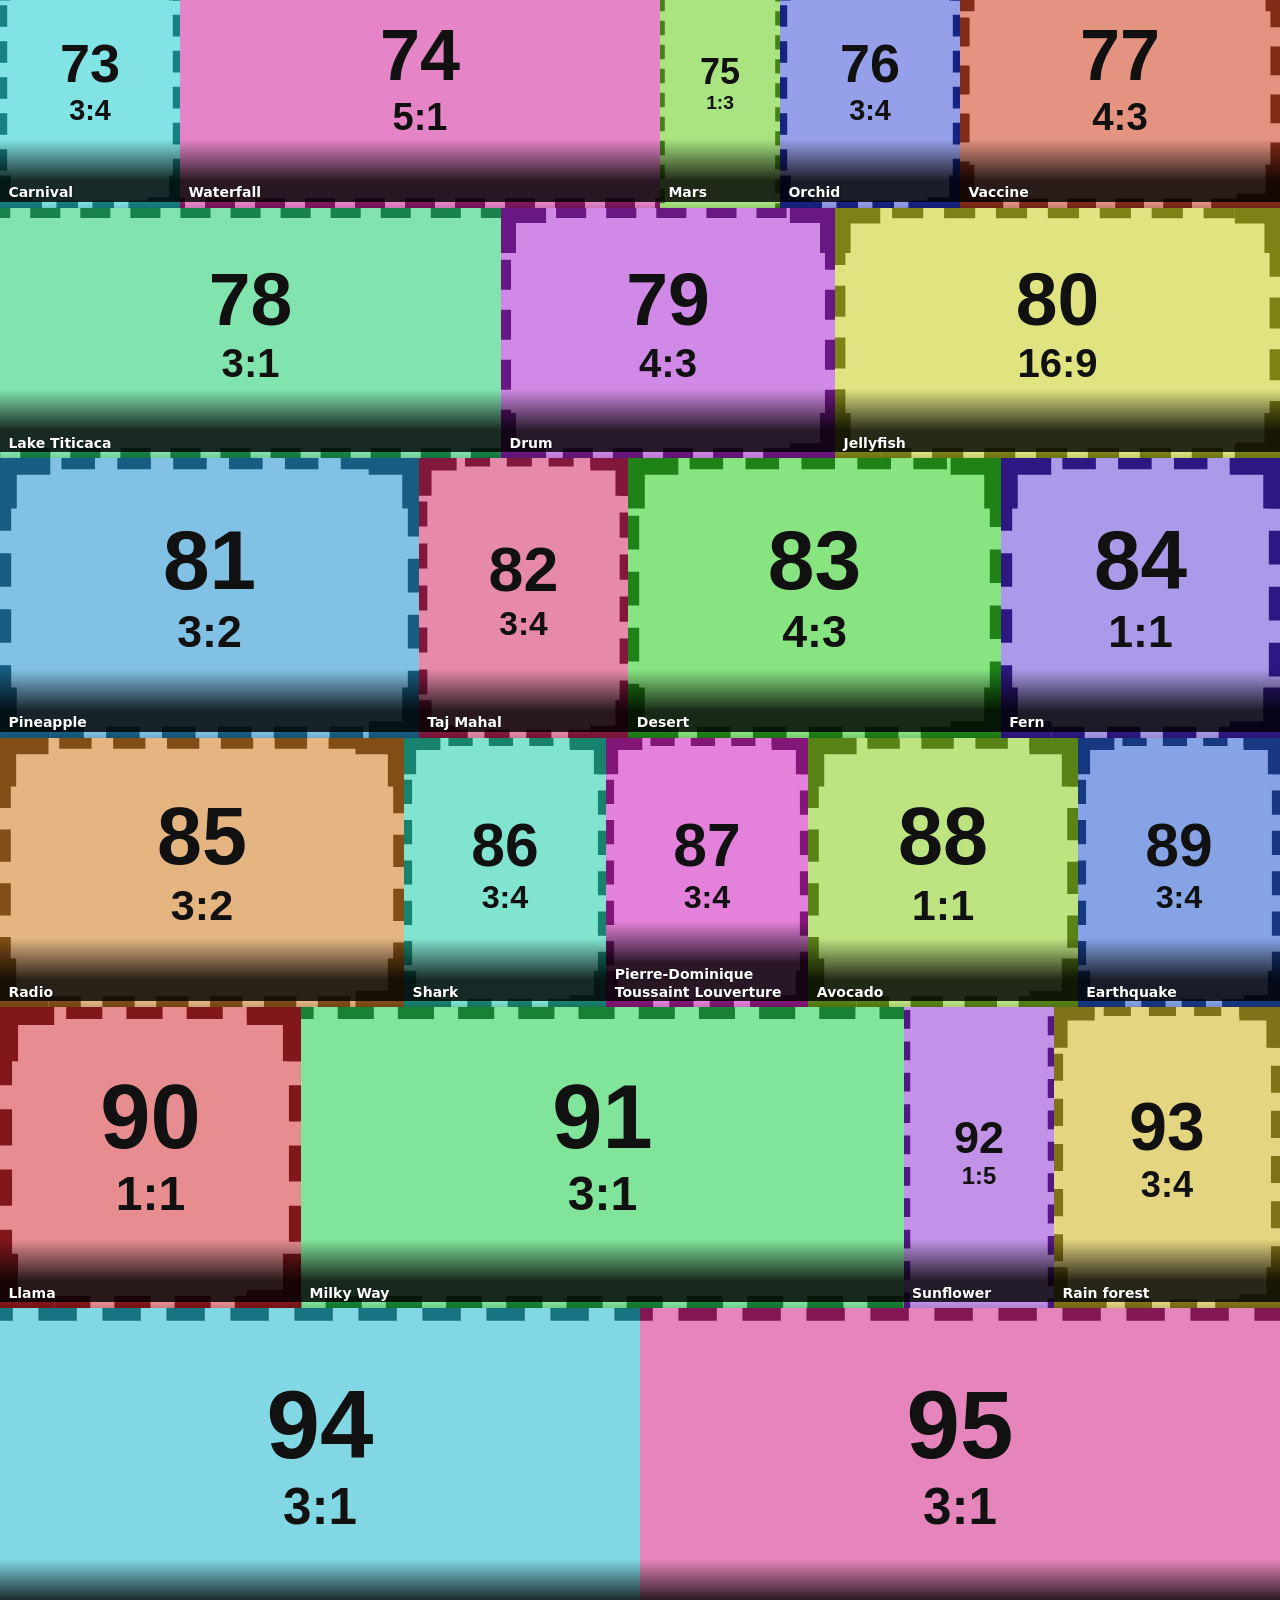
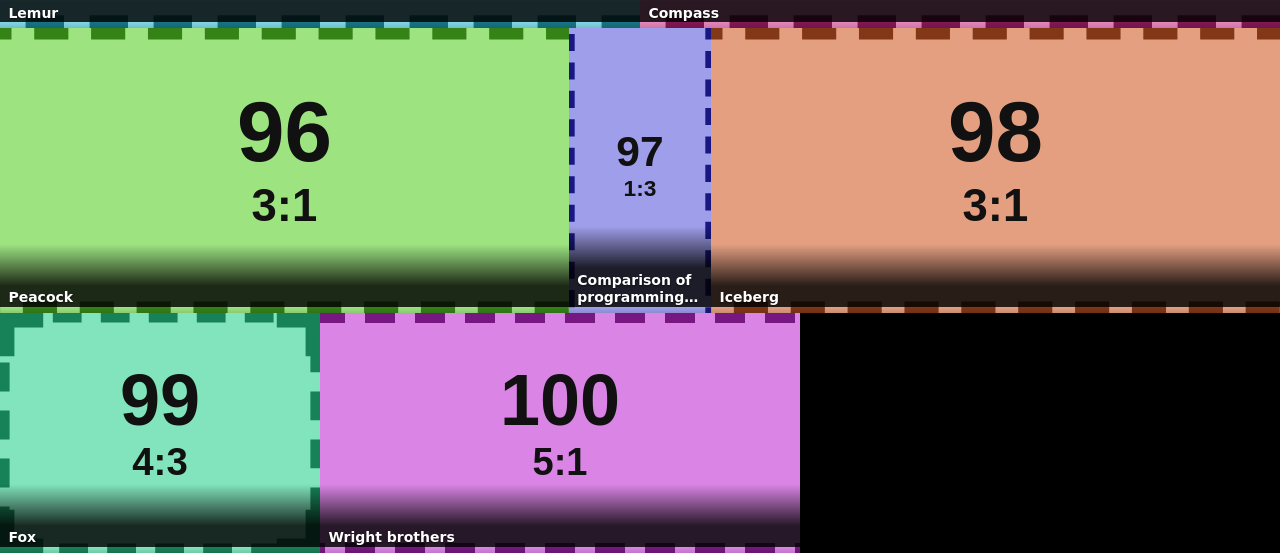
==== commit f3e2ddf5: "PoC: 1:2 clamp, no-JS flex rows upgraded by script, three title styles Follow-up to the review on #2" ====
--- a/poc/nojs.html
+++ b/poc/nojs.html
@@ -7,107 +7,107 @@
 <link rel="stylesheet" href="poc.css">
 </head>
 <body class="bare">
-<div class="frame"><div id="content" class="layout-flex">
-<a class="item" href="#" style="--r:0.2000"><figure><img loading="lazy" src="images/001.svg" width="120" height="600" alt=""><figcaption>Haiti</figcaption></figure></a>
-<a class="item" href="#" style="--r:0.6667"><figure><img loading="lazy" src="images/002.svg" width="400" height="600" alt=""><figcaption>Port-au-Prince</figcaption></figure></a>
-<a class="item" href="#" style="--r:1.0000"><figure><img loading="lazy" src="images/003.svg" width="600" height="600" alt=""><figcaption>Mount Everest</figcaption></figure></a>
-<a class="item" href="#" style="--r:1.3333"><figure><img loading="lazy" src="images/004.svg" width="600" height="450" alt=""><figcaption>Photosynthesis</figcaption></figure></a>
-<a class="item" href="#" style="--r:1.0000"><figure><img loading="lazy" src="images/005.svg" width="600" height="600" alt=""><figcaption>Amazon River</figcaption></figure></a>
-<a class="item" href="#" style="--r:1.3333"><figure><img loading="lazy" src="images/006.svg" width="600" height="450" alt=""><figcaption>List of tallest buildings and structures in the world</figcaption></figure></a>
-<a class="item" href="#" style="--r:1.3333"><figure><img loading="lazy" src="images/007.svg" width="600" height="450" alt=""><figcaption>Jazz</figcaption></figure></a>
-<a class="item" href="#" style="--r:0.5000"><figure><img loading="lazy" src="images/008.svg" width="300" height="600" alt=""><figcaption>Saturn</figcaption></figure></a>
-<a class="item" href="#" style="--r:0.5000"><figure><img loading="lazy" src="images/009.svg" width="300" height="600" alt=""><figcaption>Hydroelectricity</figcaption></figure></a>
-<a class="item" href="#" style="--r:2.0000"><figure><img loading="lazy" src="images/010.svg" width="600" height="300" alt=""><figcaption>Leonardo da Vinci</figcaption></figure></a>
-<a class="item" href="#" style="--r:1.0000"><figure><img loading="lazy" src="images/011.svg" width="600" height="600" alt=""><figcaption>Great Barrier Reef</figcaption></figure></a>
-<a class="item" href="#" style="--r:0.3333"><figure><img loading="lazy" src="images/012.svg" width="200" height="600" alt=""><figcaption>Tea</figcaption></figure></a>
-<a class="item" href="#" style="--r:0.2000"><figure><img loading="lazy" src="images/013.svg" width="120" height="600" alt=""><figcaption>International Space Station</figcaption></figure></a>
-<a class="item" href="#" style="--r:3.0000"><figure><img loading="lazy" src="images/014.svg" width="600" height="200" alt=""><figcaption>Eiffel Tower</figcaption></figure></a>
-<a class="item" href="#" style="--r:0.3333"><figure><img loading="lazy" src="images/015.svg" width="200" height="600" alt=""><figcaption>Coral reef</figcaption></figure></a>
-<a class="item" href="#" style="--r:1.7751"><figure><img loading="lazy" src="images/016.svg" width="600" height="338" alt=""><figcaption>Volcano</figcaption></figure></a>
-<a class="item" href="#" style="--r:1.0000"><figure><img loading="lazy" src="images/017.svg" width="600" height="600" alt=""><figcaption>History of the Kingdom of Hawaii during the nineteenth century</figcaption></figure></a>
-<a class="item" href="#" style="--r:3.0000"><figure><img loading="lazy" src="images/018.svg" width="600" height="200" alt=""><figcaption>Baobab</figcaption></figure></a>
-<a class="item" href="#" style="--r:1.3333"><figure><img loading="lazy" src="images/019.svg" width="600" height="450" alt=""><figcaption>Sahara</figcaption></figure></a>
-<a class="item" href="#" style="--r:1.3333"><figure><img loading="lazy" src="images/020.svg" width="600" height="450" alt=""><figcaption>Printing press</figcaption></figure></a>
-<a class="item" href="#" style="--r:0.3333"><figure><img loading="lazy" src="images/021.svg" width="200" height="600" alt=""><figcaption>Honey bee</figcaption></figure></a>
-<a class="item" href="#" style="--r:0.3333"><figure><img loading="lazy" src="images/022.svg" width="200" height="600" alt=""><figcaption>Antarctica</figcaption></figure></a>
-<a class="item" href="#" style="--r:1.0000"><figure><img loading="lazy" src="images/023.svg" width="600" height="600" alt=""><figcaption>Banana</figcaption></figure></a>
-<a class="item" href="#" style="--r:0.5000"><figure><img loading="lazy" src="images/024.svg" width="300" height="600" alt=""><figcaption>Lighthouse</figcaption></figure></a>
-<a class="item" href="#" style="--r:0.7500"><figure><img loading="lazy" src="images/025.svg" width="450" height="600" alt=""><figcaption>Citadelle Laferrière</figcaption></figure></a>
-<a class="item" href="#" style="--r:2.0000"><figure><img loading="lazy" src="images/026.svg" width="600" height="300" alt=""><figcaption>Machu Picchu</figcaption></figure></a>
-<a class="item" href="#" style="--r:1.3333"><figure><img loading="lazy" src="images/027.svg" width="600" height="450" alt=""><figcaption>Blue whale</figcaption></figure></a>
-<a class="item" href="#" style="--r:0.7500"><figure><img loading="lazy" src="images/028.svg" width="450" height="600" alt=""><figcaption>Rainbow</figcaption></figure></a>
-<a class="item" href="#" style="--r:0.7500"><figure><img loading="lazy" src="images/029.svg" width="450" height="600" alt=""><figcaption>Pyramid</figcaption></figure></a>
-<a class="item" href="#" style="--r:0.7500"><figure><img loading="lazy" src="images/030.svg" width="450" height="600" alt=""><figcaption>United Nations Educational, Scientific and Cultural Organization</figcaption></figure></a>
-<a class="item" href="#" style="--r:1.3333"><figure><img loading="lazy" src="images/031.svg" width="600" height="450" alt=""><figcaption>Moon</figcaption></figure></a>
-<a class="item" href="#" style="--r:1.3333"><figure><img loading="lazy" src="images/032.svg" width="600" height="450" alt=""><figcaption>Bicycle</figcaption></figure></a>
-<a class="item" href="#" style="--r:0.6667"><figure><img loading="lazy" src="images/033.svg" width="400" height="600" alt=""><figcaption>Tornado</figcaption></figure></a>
-<a class="item" href="#" style="--r:1.7751"><figure><img loading="lazy" src="images/034.svg" width="600" height="338" alt=""><figcaption>Penguin</figcaption></figure></a>
-<a class="item" href="#" style="--r:0.3333"><figure><img loading="lazy" src="images/035.svg" width="200" height="600" alt=""><figcaption>Chess</figcaption></figure></a>
-<a class="item" href="#" style="--r:0.7500"><figure><img loading="lazy" src="images/036.svg" width="450" height="600" alt=""><figcaption>Rice</figcaption></figure></a>
-<a class="item" href="#" style="--r:1.3333"><figure><img loading="lazy" src="images/037.svg" width="600" height="450" alt=""><figcaption>Mangrove</figcaption></figure></a>
-<a class="item" href="#" style="--r:0.7500"><figure><img loading="lazy" src="images/038.svg" width="450" height="600" alt=""><figcaption>Aurora</figcaption></figure></a>
-<a class="item" href="#" style="--r:2.0000"><figure><img loading="lazy" src="images/039.svg" width="600" height="300" alt=""><figcaption>Steam engine</figcaption></figure></a>
-<a class="item" href="#" style="--r:1.0000"><figure><img loading="lazy" src="images/040.svg" width="600" height="600" alt=""><figcaption>Coffee</figcaption></figure></a>
-<a class="item" href="#" style="--r:3.0000"><figure><img loading="lazy" src="images/041.svg" width="600" height="200" alt=""><figcaption>Giraffe</figcaption></figure></a>
-<a class="item" href="#" style="--r:3.0000"><figure><img loading="lazy" src="images/042.svg" width="600" height="200" alt=""><figcaption>Wind power</figcaption></figure></a>
-<a class="item" href="#" style="--r:5.0000"><figure><img loading="lazy" src="images/043.svg" width="600" height="120" alt=""><figcaption>Glacier</figcaption></figure></a>
-<a class="item" href="#" style="--r:0.7500"><figure><img loading="lazy" src="images/044.svg" width="450" height="600" alt=""><figcaption>Octopus</figcaption></figure></a>
-<a class="item" href="#" style="--r:1.5000"><figure><img loading="lazy" src="images/045.svg" width="600" height="400" alt=""><figcaption>Timeline of the far future</figcaption></figure></a>
-<a class="item" href="#" style="--r:0.7500"><figure><img loading="lazy" src="images/046.svg" width="450" height="600" alt=""><figcaption>Violin</figcaption></figure></a>
-<a class="item" href="#" style="--r:1.3333"><figure><img loading="lazy" src="images/047.svg" width="600" height="450" alt=""><figcaption>Cathedral of Our Lady of the Assumption</figcaption></figure></a>
-<a class="item" href="#" style="--r:0.6667"><figure><img loading="lazy" src="images/048.svg" width="400" height="600" alt=""><figcaption>Dinosaur</figcaption></figure></a>
-<a class="item" href="#" style="--r:1.3333"><figure><img loading="lazy" src="images/049.svg" width="600" height="450" alt=""><figcaption>Silk Road</figcaption></figure></a>
-<a class="item" href="#" style="--r:0.3333"><figure><img loading="lazy" src="images/050.svg" width="200" height="600" alt=""><figcaption>Hummingbird</figcaption></figure></a>
-<a class="item" href="#" style="--r:1.0000"><figure><img loading="lazy" src="images/051.svg" width="600" height="600" alt=""><figcaption>Water cycle</figcaption></figure></a>
-<a class="item" href="#" style="--r:0.7500"><figure><img loading="lazy" src="images/052.svg" width="450" height="600" alt=""><figcaption>Kite</figcaption></figure></a>
-<a class="item" href="#" style="--r:1.0000"><figure><img loading="lazy" src="images/053.svg" width="600" height="600" alt=""><figcaption>Lion</figcaption></figure></a>
-<a class="item" href="#" style="--r:0.3333"><figure><img loading="lazy" src="images/054.svg" width="200" height="600" alt=""><figcaption>Great Wall of China</figcaption></figure></a>
-<a class="item" href="#" style="--r:1.7751"><figure><img loading="lazy" src="images/055.svg" width="600" height="338" alt=""><figcaption>Telescope</figcaption></figure></a>
-<a class="item" href="#" style="--r:1.5000"><figure><img loading="lazy" src="images/056.svg" width="600" height="400" alt=""><figcaption>Mango</figcaption></figure></a>
-<a class="item" href="#" style="--r:1.3333"><figure><img loading="lazy" src="images/057.svg" width="600" height="450" alt=""><figcaption>Sea turtle</figcaption></figure></a>
-<a class="item" href="#" style="--r:0.3333"><figure><img loading="lazy" src="images/058.svg" width="200" height="600" alt=""><figcaption>Hurricane Matthew</figcaption></figure></a>
-<a class="item" href="#" style="--r:0.7500"><figure><img loading="lazy" src="images/059.svg" width="450" height="600" alt=""><figcaption>Pacific Ocean</figcaption></figure></a>
-<a class="item" href="#" style="--r:3.0000"><figure><img loading="lazy" src="images/060.svg" width="600" height="200" alt=""><figcaption>Cocoa bean</figcaption></figure></a>
-<a class="item" href="#" style="--r:0.6667"><figure><img loading="lazy" src="images/061.svg" width="400" height="600" alt=""><figcaption>Bamboo</figcaption></figure></a>
-<a class="item" href="#" style="--r:0.7500"><figure><img loading="lazy" src="images/062.svg" width="450" height="600" alt=""><figcaption>Archimedes</figcaption></figure></a>
-<a class="item" href="#" style="--r:0.5000"><figure><img loading="lazy" src="images/063.svg" width="300" height="600" alt=""><figcaption>Flamenco</figcaption></figure></a>
-<a class="item" href="#" style="--r:1.0000"><figure><img loading="lazy" src="images/064.svg" width="600" height="600" alt=""><figcaption>Tsunami</figcaption></figure></a>
-<a class="item" href="#" style="--r:0.3333"><figure><img loading="lazy" src="images/065.svg" width="200" height="600" alt=""><figcaption>Sugarcane</figcaption></figure></a>
-<a class="item" href="#" style="--r:0.6667"><figure><img loading="lazy" src="images/066.svg" width="400" height="600" alt=""><figcaption>Rosetta Stone</figcaption></figure></a>
-<a class="item" href="#" style="--r:1.0000"><figure><img loading="lazy" src="images/067.svg" width="600" height="600" alt=""><figcaption>Elephant</figcaption></figure></a>
-<a class="item" href="#" style="--r:2.0000"><figure><img loading="lazy" src="images/068.svg" width="600" height="300" alt=""><figcaption>Cactus</figcaption></figure></a>
-<a class="item" href="#" style="--r:1.5000"><figure><img loading="lazy" src="images/069.svg" width="600" height="400" alt=""><figcaption>Solar eclipse</figcaption></figure></a>
-<a class="item" href="#" style="--r:1.0000"><figure><img loading="lazy" src="images/070.svg" width="600" height="600" alt=""><figcaption>Kayak</figcaption></figure></a>
-<a class="item" href="#" style="--r:1.3333"><figure><img loading="lazy" src="images/071.svg" width="600" height="450" alt=""><figcaption>List of World Heritage Sites in Latin America and the Caribbean</figcaption></figure></a>
-<a class="item" href="#" style="--r:1.3333"><figure><img loading="lazy" src="images/072.svg" width="600" height="450" alt=""><figcaption>Owl</figcaption></figure></a>
-<a class="item" href="#" style="--r:0.7500"><figure><img loading="lazy" src="images/073.svg" width="450" height="600" alt=""><figcaption>Carnival</figcaption></figure></a>
-<a class="item" href="#" style="--r:5.0000"><figure><img loading="lazy" src="images/074.svg" width="600" height="120" alt=""><figcaption>Waterfall</figcaption></figure></a>
-<a class="item" href="#" style="--r:0.3333"><figure><img loading="lazy" src="images/075.svg" width="200" height="600" alt=""><figcaption>Mars</figcaption></figure></a>
-<a class="item" href="#" style="--r:0.7500"><figure><img loading="lazy" src="images/076.svg" width="450" height="600" alt=""><figcaption>Orchid</figcaption></figure></a>
-<a class="item" href="#" style="--r:1.3333"><figure><img loading="lazy" src="images/077.svg" width="600" height="450" alt=""><figcaption>Vaccine</figcaption></figure></a>
-<a class="item" href="#" style="--r:3.0000"><figure><img loading="lazy" src="images/078.svg" width="600" height="200" alt=""><figcaption>Lake Titicaca</figcaption></figure></a>
-<a class="item" href="#" style="--r:1.3333"><figure><img loading="lazy" src="images/079.svg" width="600" height="450" alt=""><figcaption>Drum</figcaption></figure></a>
-<a class="item" href="#" style="--r:1.7751"><figure><img loading="lazy" src="images/080.svg" width="600" height="338" alt=""><figcaption>Jellyfish</figcaption></figure></a>
-<a class="item" href="#" style="--r:1.5000"><figure><img loading="lazy" src="images/081.svg" width="600" height="400" alt=""><figcaption>Pineapple</figcaption></figure></a>
-<a class="item" href="#" style="--r:0.7500"><figure><img loading="lazy" src="images/082.svg" width="450" height="600" alt=""><figcaption>Taj Mahal</figcaption></figure></a>
-<a class="item" href="#" style="--r:1.3333"><figure><img loading="lazy" src="images/083.svg" width="600" height="450" alt=""><figcaption>Desert</figcaption></figure></a>
-<a class="item" href="#" style="--r:1.0000"><figure><img loading="lazy" src="images/084.svg" width="600" height="600" alt=""><figcaption>Fern</figcaption></figure></a>
-<a class="item" href="#" style="--r:1.5000"><figure><img loading="lazy" src="images/085.svg" width="600" height="400" alt=""><figcaption>Radio</figcaption></figure></a>
-<a class="item" href="#" style="--r:0.7500"><figure><img loading="lazy" src="images/086.svg" width="450" height="600" alt=""><figcaption>Shark</figcaption></figure></a>
-<a class="item" href="#" style="--r:0.7500"><figure><img loading="lazy" src="images/087.svg" width="450" height="600" alt=""><figcaption>Pierre-Dominique Toussaint Louverture</figcaption></figure></a>
-<a class="item" href="#" style="--r:1.0000"><figure><img loading="lazy" src="images/088.svg" width="600" height="600" alt=""><figcaption>Avocado</figcaption></figure></a>
-<a class="item" href="#" style="--r:0.7500"><figure><img loading="lazy" src="images/089.svg" width="450" height="600" alt=""><figcaption>Earthquake</figcaption></figure></a>
-<a class="item" href="#" style="--r:1.0000"><figure><img loading="lazy" src="images/090.svg" width="600" height="600" alt=""><figcaption>Llama</figcaption></figure></a>
-<a class="item" href="#" style="--r:3.0000"><figure><img loading="lazy" src="images/091.svg" width="600" height="200" alt=""><figcaption>Milky Way</figcaption></figure></a>
-<a class="item" href="#" style="--r:0.2000"><figure><img loading="lazy" src="images/092.svg" width="120" height="600" alt=""><figcaption>Sunflower</figcaption></figure></a>
-<a class="item" href="#" style="--r:0.7500"><figure><img loading="lazy" src="images/093.svg" width="450" height="600" alt=""><figcaption>Rain forest</figcaption></figure></a>
-<a class="item" href="#" style="--r:3.0000"><figure><img loading="lazy" src="images/094.svg" width="600" height="200" alt=""><figcaption>Lemur</figcaption></figure></a>
-<a class="item" href="#" style="--r:3.0000"><figure><img loading="lazy" src="images/095.svg" width="600" height="200" alt=""><figcaption>Compass</figcaption></figure></a>
-<a class="item" href="#" style="--r:3.0000"><figure><img loading="lazy" src="images/096.svg" width="600" height="200" alt=""><figcaption>Peacock</figcaption></figure></a>
-<a class="item" href="#" style="--r:0.3333"><figure><img loading="lazy" src="images/097.svg" width="200" height="600" alt=""><figcaption>Comparison of programming languages (basic instructions)</figcaption></figure></a>
-<a class="item" href="#" style="--r:3.0000"><figure><img loading="lazy" src="images/098.svg" width="600" height="200" alt=""><figcaption>Iceberg</figcaption></figure></a>
-<a class="item" href="#" style="--r:1.3333"><figure><img loading="lazy" src="images/099.svg" width="600" height="450" alt=""><figcaption>Fox</figcaption></figure></a>
-<a class="item" href="#" style="--r:5.0000"><figure><img loading="lazy" src="images/100.svg" width="600" height="120" alt=""><figcaption>Wright brothers</figcaption></figure></a>
+<div class="frame"><div id="content" class="layout-rows" data-title="scrim">
+<a class="item" href="#tile-1" data-ratio="0.2000" style="--r:0.2000"><figure><img loading="lazy" src="images/001.svg" width="120" height="600" alt=""><figcaption>Haiti</figcaption></figure></a>
+<a class="item" href="#tile-2" data-ratio="0.6667" style="--r:0.6667"><figure><img loading="lazy" src="images/002.svg" width="400" height="600" alt=""><figcaption>Port-au-Prince</figcaption></figure></a>
+<a class="item" href="#tile-3" data-ratio="1.0000" style="--r:1.0000"><figure><img loading="lazy" src="images/003.svg" width="600" height="600" alt=""><figcaption>Mount Everest</figcaption></figure></a>
+<a class="item" href="#tile-4" data-ratio="1.3333" style="--r:1.3333"><figure><img loading="lazy" src="images/004.svg" width="600" height="450" alt=""><figcaption>Photosynthesis</figcaption></figure></a>
+<a class="item" href="#tile-5" data-ratio="1.0000" style="--r:1.0000"><figure><img loading="lazy" src="images/005.svg" width="600" height="600" alt=""><figcaption>Amazon River</figcaption></figure></a>
+<a class="item" href="#tile-6" data-ratio="1.3333" style="--r:1.3333"><figure><img loading="lazy" src="images/006.svg" width="600" height="450" alt=""><figcaption>List of tallest buildings and structures in the world</figcaption></figure></a>
+<a class="item" href="#tile-7" data-ratio="1.3333" style="--r:1.3333"><figure><img loading="lazy" src="images/007.svg" width="600" height="450" alt=""><figcaption>Jazz</figcaption></figure></a>
+<a class="item" href="#tile-8" data-ratio="0.5000" style="--r:0.5000"><figure><img loading="lazy" src="images/008.svg" width="300" height="600" alt=""><figcaption>Saturn</figcaption></figure></a>
+<a class="item" href="#tile-9" data-ratio="0.5000" style="--r:0.5000"><figure><img loading="lazy" src="images/009.svg" width="300" height="600" alt=""><figcaption>Hydroelectricity</figcaption></figure></a>
+<a class="item" href="#tile-10" data-ratio="2.0000" style="--r:2.0000"><figure><img loading="lazy" src="images/010.svg" width="600" height="300" alt=""><figcaption>Leonardo da Vinci</figcaption></figure></a>
+<a class="item" href="#tile-11" data-ratio="1.0000" style="--r:1.0000"><figure><img loading="lazy" src="images/011.svg" width="600" height="600" alt=""><figcaption>Great Barrier Reef</figcaption></figure></a>
+<a class="item" href="#tile-12" data-ratio="0.3333" style="--r:0.3333"><figure><img loading="lazy" src="images/012.svg" width="200" height="600" alt=""><figcaption>Tea</figcaption></figure></a>
+<a class="item" href="#tile-13" data-ratio="0.2000" style="--r:0.2000"><figure><img loading="lazy" src="images/013.svg" width="120" height="600" alt=""><figcaption>International Space Station</figcaption></figure></a>
+<a class="item" href="#tile-14" data-ratio="3.0000" style="--r:3.0000"><figure><img loading="lazy" src="images/014.svg" width="600" height="200" alt=""><figcaption>Eiffel Tower</figcaption></figure></a>
+<a class="item" href="#tile-15" data-ratio="0.3333" style="--r:0.3333"><figure><img loading="lazy" src="images/015.svg" width="200" height="600" alt=""><figcaption>Coral reef</figcaption></figure></a>
+<a class="item" href="#tile-16" data-ratio="1.7751" style="--r:1.7751"><figure><img loading="lazy" src="images/016.svg" width="600" height="338" alt=""><figcaption>Volcano</figcaption></figure></a>
+<a class="item" href="#tile-17" data-ratio="1.0000" style="--r:1.0000"><figure><img loading="lazy" src="images/017.svg" width="600" height="600" alt=""><figcaption>History of the Kingdom of Hawaii during the nineteenth century</figcaption></figure></a>
+<a class="item" href="#tile-18" data-ratio="3.0000" style="--r:3.0000"><figure><img loading="lazy" src="images/018.svg" width="600" height="200" alt=""><figcaption>Baobab</figcaption></figure></a>
+<a class="item" href="#tile-19" data-ratio="1.3333" style="--r:1.3333"><figure><img loading="lazy" src="images/019.svg" width="600" height="450" alt=""><figcaption>Sahara</figcaption></figure></a>
+<a class="item" href="#tile-20" data-ratio="1.3333" style="--r:1.3333"><figure><img loading="lazy" src="images/020.svg" width="600" height="450" alt=""><figcaption>Printing press</figcaption></figure></a>
+<a class="item" href="#tile-21" data-ratio="0.3333" style="--r:0.3333"><figure><img loading="lazy" src="images/021.svg" width="200" height="600" alt=""><figcaption>Honey bee</figcaption></figure></a>
+<a class="item" href="#tile-22" data-ratio="0.3333" style="--r:0.3333"><figure><img loading="lazy" src="images/022.svg" width="200" height="600" alt=""><figcaption>Antarctica</figcaption></figure></a>
+<a class="item" href="#tile-23" data-ratio="1.0000" style="--r:1.0000"><figure><img loading="lazy" src="images/023.svg" width="600" height="600" alt=""><figcaption>Banana</figcaption></figure></a>
+<a class="item" href="#tile-24" data-ratio="0.5000" style="--r:0.5000"><figure><img loading="lazy" src="images/024.svg" width="300" height="600" alt=""><figcaption>Lighthouse</figcaption></figure></a>
+<a class="item" href="#tile-25" data-ratio="0.7500" style="--r:0.7500"><figure><img loading="lazy" src="images/025.svg" width="450" height="600" alt=""><figcaption>Citadelle Laferrière</figcaption></figure></a>
+<a class="item" href="#tile-26" data-ratio="2.0000" style="--r:2.0000"><figure><img loading="lazy" src="images/026.svg" width="600" height="300" alt=""><figcaption>Machu Picchu</figcaption></figure></a>
+<a class="item" href="#tile-27" data-ratio="1.3333" style="--r:1.3333"><figure><img loading="lazy" src="images/027.svg" width="600" height="450" alt=""><figcaption>Blue whale</figcaption></figure></a>
+<a class="item" href="#tile-28" data-ratio="0.7500" style="--r:0.7500"><figure><img loading="lazy" src="images/028.svg" width="450" height="600" alt=""><figcaption>Rainbow</figcaption></figure></a>
+<a class="item" href="#tile-29" data-ratio="0.7500" style="--r:0.7500"><figure><img loading="lazy" src="images/029.svg" width="450" height="600" alt=""><figcaption>Pyramid</figcaption></figure></a>
+<a class="item" href="#tile-30" data-ratio="0.7500" style="--r:0.7500"><figure><img loading="lazy" src="images/030.svg" width="450" height="600" alt=""><figcaption>United Nations Educational, Scientific and Cultural Organization</figcaption></figure></a>
+<a class="item" href="#tile-31" data-ratio="1.3333" style="--r:1.3333"><figure><img loading="lazy" src="images/031.svg" width="600" height="450" alt=""><figcaption>Moon</figcaption></figure></a>
+<a class="item" href="#tile-32" data-ratio="1.3333" style="--r:1.3333"><figure><img loading="lazy" src="images/032.svg" width="600" height="450" alt=""><figcaption>Bicycle</figcaption></figure></a>
+<a class="item" href="#tile-33" data-ratio="0.6667" style="--r:0.6667"><figure><img loading="lazy" src="images/033.svg" width="400" height="600" alt=""><figcaption>Tornado</figcaption></figure></a>
+<a class="item" href="#tile-34" data-ratio="1.7751" style="--r:1.7751"><figure><img loading="lazy" src="images/034.svg" width="600" height="338" alt=""><figcaption>Penguin</figcaption></figure></a>
+<a class="item" href="#tile-35" data-ratio="0.3333" style="--r:0.3333"><figure><img loading="lazy" src="images/035.svg" width="200" height="600" alt=""><figcaption>Chess</figcaption></figure></a>
+<a class="item" href="#tile-36" data-ratio="0.7500" style="--r:0.7500"><figure><img loading="lazy" src="images/036.svg" width="450" height="600" alt=""><figcaption>Rice</figcaption></figure></a>
+<a class="item" href="#tile-37" data-ratio="1.3333" style="--r:1.3333"><figure><img loading="lazy" src="images/037.svg" width="600" height="450" alt=""><figcaption>Mangrove</figcaption></figure></a>
+<a class="item" href="#tile-38" data-ratio="0.7500" style="--r:0.7500"><figure><img loading="lazy" src="images/038.svg" width="450" height="600" alt=""><figcaption>Aurora</figcaption></figure></a>
+<a class="item" href="#tile-39" data-ratio="2.0000" style="--r:2.0000"><figure><img loading="lazy" src="images/039.svg" width="600" height="300" alt=""><figcaption>Steam engine</figcaption></figure></a>
+<a class="item" href="#tile-40" data-ratio="1.0000" style="--r:1.0000"><figure><img loading="lazy" src="images/040.svg" width="600" height="600" alt=""><figcaption>Coffee</figcaption></figure></a>
+<a class="item" href="#tile-41" data-ratio="3.0000" style="--r:3.0000"><figure><img loading="lazy" src="images/041.svg" width="600" height="200" alt=""><figcaption>Giraffe</figcaption></figure></a>
+<a class="item" href="#tile-42" data-ratio="3.0000" style="--r:3.0000"><figure><img loading="lazy" src="images/042.svg" width="600" height="200" alt=""><figcaption>Wind power</figcaption></figure></a>
+<a class="item" href="#tile-43" data-ratio="5.0000" style="--r:5.0000"><figure><img loading="lazy" src="images/043.svg" width="600" height="120" alt=""><figcaption>Glacier</figcaption></figure></a>
+<a class="item" href="#tile-44" data-ratio="0.7500" style="--r:0.7500"><figure><img loading="lazy" src="images/044.svg" width="450" height="600" alt=""><figcaption>Octopus</figcaption></figure></a>
+<a class="item" href="#tile-45" data-ratio="1.5000" style="--r:1.5000"><figure><img loading="lazy" src="images/045.svg" width="600" height="400" alt=""><figcaption>Timeline of the far future</figcaption></figure></a>
+<a class="item" href="#tile-46" data-ratio="0.7500" style="--r:0.7500"><figure><img loading="lazy" src="images/046.svg" width="450" height="600" alt=""><figcaption>Violin</figcaption></figure></a>
+<a class="item" href="#tile-47" data-ratio="1.3333" style="--r:1.3333"><figure><img loading="lazy" src="images/047.svg" width="600" height="450" alt=""><figcaption>Cathedral of Our Lady of the Assumption</figcaption></figure></a>
+<a class="item" href="#tile-48" data-ratio="0.6667" style="--r:0.6667"><figure><img loading="lazy" src="images/048.svg" width="400" height="600" alt=""><figcaption>Dinosaur</figcaption></figure></a>
+<a class="item" href="#tile-49" data-ratio="1.3333" style="--r:1.3333"><figure><img loading="lazy" src="images/049.svg" width="600" height="450" alt=""><figcaption>Silk Road</figcaption></figure></a>
+<a class="item" href="#tile-50" data-ratio="0.3333" style="--r:0.3333"><figure><img loading="lazy" src="images/050.svg" width="200" height="600" alt=""><figcaption>Hummingbird</figcaption></figure></a>
+<a class="item" href="#tile-51" data-ratio="1.0000" style="--r:1.0000"><figure><img loading="lazy" src="images/051.svg" width="600" height="600" alt=""><figcaption>Water cycle</figcaption></figure></a>
+<a class="item" href="#tile-52" data-ratio="0.7500" style="--r:0.7500"><figure><img loading="lazy" src="images/052.svg" width="450" height="600" alt=""><figcaption>Kite</figcaption></figure></a>
+<a class="item" href="#tile-53" data-ratio="1.0000" style="--r:1.0000"><figure><img loading="lazy" src="images/053.svg" width="600" height="600" alt=""><figcaption>Lion</figcaption></figure></a>
+<a class="item" href="#tile-54" data-ratio="0.3333" style="--r:0.3333"><figure><img loading="lazy" src="images/054.svg" width="200" height="600" alt=""><figcaption>Great Wall of China</figcaption></figure></a>
+<a class="item" href="#tile-55" data-ratio="1.7751" style="--r:1.7751"><figure><img loading="lazy" src="images/055.svg" width="600" height="338" alt=""><figcaption>Telescope</figcaption></figure></a>
+<a class="item" href="#tile-56" data-ratio="1.5000" style="--r:1.5000"><figure><img loading="lazy" src="images/056.svg" width="600" height="400" alt=""><figcaption>Mango</figcaption></figure></a>
+<a class="item" href="#tile-57" data-ratio="1.3333" style="--r:1.3333"><figure><img loading="lazy" src="images/057.svg" width="600" height="450" alt=""><figcaption>Sea turtle</figcaption></figure></a>
+<a class="item" href="#tile-58" data-ratio="0.3333" style="--r:0.3333"><figure><img loading="lazy" src="images/058.svg" width="200" height="600" alt=""><figcaption>Hurricane Matthew</figcaption></figure></a>
+<a class="item" href="#tile-59" data-ratio="0.7500" style="--r:0.7500"><figure><img loading="lazy" src="images/059.svg" width="450" height="600" alt=""><figcaption>Pacific Ocean</figcaption></figure></a>
+<a class="item" href="#tile-60" data-ratio="3.0000" style="--r:3.0000"><figure><img loading="lazy" src="images/060.svg" width="600" height="200" alt=""><figcaption>Cocoa bean</figcaption></figure></a>
+<a class="item" href="#tile-61" data-ratio="0.6667" style="--r:0.6667"><figure><img loading="lazy" src="images/061.svg" width="400" height="600" alt=""><figcaption>Bamboo</figcaption></figure></a>
+<a class="item" href="#tile-62" data-ratio="0.7500" style="--r:0.7500"><figure><img loading="lazy" src="images/062.svg" width="450" height="600" alt=""><figcaption>Archimedes</figcaption></figure></a>
+<a class="item" href="#tile-63" data-ratio="0.5000" style="--r:0.5000"><figure><img loading="lazy" src="images/063.svg" width="300" height="600" alt=""><figcaption>Flamenco</figcaption></figure></a>
+<a class="item" href="#tile-64" data-ratio="1.0000" style="--r:1.0000"><figure><img loading="lazy" src="images/064.svg" width="600" height="600" alt=""><figcaption>Tsunami</figcaption></figure></a>
+<a class="item" href="#tile-65" data-ratio="0.3333" style="--r:0.3333"><figure><img loading="lazy" src="images/065.svg" width="200" height="600" alt=""><figcaption>Sugarcane</figcaption></figure></a>
+<a class="item" href="#tile-66" data-ratio="0.6667" style="--r:0.6667"><figure><img loading="lazy" src="images/066.svg" width="400" height="600" alt=""><figcaption>Rosetta Stone</figcaption></figure></a>
+<a class="item" href="#tile-67" data-ratio="1.0000" style="--r:1.0000"><figure><img loading="lazy" src="images/067.svg" width="600" height="600" alt=""><figcaption>Elephant</figcaption></figure></a>
+<a class="item" href="#tile-68" data-ratio="2.0000" style="--r:2.0000"><figure><img loading="lazy" src="images/068.svg" width="600" height="300" alt=""><figcaption>Cactus</figcaption></figure></a>
+<a class="item" href="#tile-69" data-ratio="1.5000" style="--r:1.5000"><figure><img loading="lazy" src="images/069.svg" width="600" height="400" alt=""><figcaption>Solar eclipse</figcaption></figure></a>
+<a class="item" href="#tile-70" data-ratio="1.0000" style="--r:1.0000"><figure><img loading="lazy" src="images/070.svg" width="600" height="600" alt=""><figcaption>Kayak</figcaption></figure></a>
+<a class="item" href="#tile-71" data-ratio="1.3333" style="--r:1.3333"><figure><img loading="lazy" src="images/071.svg" width="600" height="450" alt=""><figcaption>List of World Heritage Sites in Latin America and the Caribbean</figcaption></figure></a>
+<a class="item" href="#tile-72" data-ratio="1.3333" style="--r:1.3333"><figure><img loading="lazy" src="images/072.svg" width="600" height="450" alt=""><figcaption>Owl</figcaption></figure></a>
+<a class="item" href="#tile-73" data-ratio="0.7500" style="--r:0.7500"><figure><img loading="lazy" src="images/073.svg" width="450" height="600" alt=""><figcaption>Carnival</figcaption></figure></a>
+<a class="item" href="#tile-74" data-ratio="5.0000" style="--r:5.0000"><figure><img loading="lazy" src="images/074.svg" width="600" height="120" alt=""><figcaption>Waterfall</figcaption></figure></a>
+<a class="item" href="#tile-75" data-ratio="0.3333" style="--r:0.3333"><figure><img loading="lazy" src="images/075.svg" width="200" height="600" alt=""><figcaption>Mars</figcaption></figure></a>
+<a class="item" href="#tile-76" data-ratio="0.7500" style="--r:0.7500"><figure><img loading="lazy" src="images/076.svg" width="450" height="600" alt=""><figcaption>Orchid</figcaption></figure></a>
+<a class="item" href="#tile-77" data-ratio="1.3333" style="--r:1.3333"><figure><img loading="lazy" src="images/077.svg" width="600" height="450" alt=""><figcaption>Vaccine</figcaption></figure></a>
+<a class="item" href="#tile-78" data-ratio="3.0000" style="--r:3.0000"><figure><img loading="lazy" src="images/078.svg" width="600" height="200" alt=""><figcaption>Lake Titicaca</figcaption></figure></a>
+<a class="item" href="#tile-79" data-ratio="1.3333" style="--r:1.3333"><figure><img loading="lazy" src="images/079.svg" width="600" height="450" alt=""><figcaption>Drum</figcaption></figure></a>
+<a class="item" href="#tile-80" data-ratio="1.7751" style="--r:1.7751"><figure><img loading="lazy" src="images/080.svg" width="600" height="338" alt=""><figcaption>Jellyfish</figcaption></figure></a>
+<a class="item" href="#tile-81" data-ratio="1.5000" style="--r:1.5000"><figure><img loading="lazy" src="images/081.svg" width="600" height="400" alt=""><figcaption>Pineapple</figcaption></figure></a>
+<a class="item" href="#tile-82" data-ratio="0.7500" style="--r:0.7500"><figure><img loading="lazy" src="images/082.svg" width="450" height="600" alt=""><figcaption>Taj Mahal</figcaption></figure></a>
+<a class="item" href="#tile-83" data-ratio="1.3333" style="--r:1.3333"><figure><img loading="lazy" src="images/083.svg" width="600" height="450" alt=""><figcaption>Desert</figcaption></figure></a>
+<a class="item" href="#tile-84" data-ratio="1.0000" style="--r:1.0000"><figure><img loading="lazy" src="images/084.svg" width="600" height="600" alt=""><figcaption>Fern</figcaption></figure></a>
+<a class="item" href="#tile-85" data-ratio="1.5000" style="--r:1.5000"><figure><img loading="lazy" src="images/085.svg" width="600" height="400" alt=""><figcaption>Radio</figcaption></figure></a>
+<a class="item" href="#tile-86" data-ratio="0.7500" style="--r:0.7500"><figure><img loading="lazy" src="images/086.svg" width="450" height="600" alt=""><figcaption>Shark</figcaption></figure></a>
+<a class="item" href="#tile-87" data-ratio="0.7500" style="--r:0.7500"><figure><img loading="lazy" src="images/087.svg" width="450" height="600" alt=""><figcaption>Pierre-Dominique Toussaint Louverture</figcaption></figure></a>
+<a class="item" href="#tile-88" data-ratio="1.0000" style="--r:1.0000"><figure><img loading="lazy" src="images/088.svg" width="600" height="600" alt=""><figcaption>Avocado</figcaption></figure></a>
+<a class="item" href="#tile-89" data-ratio="0.7500" style="--r:0.7500"><figure><img loading="lazy" src="images/089.svg" width="450" height="600" alt=""><figcaption>Earthquake</figcaption></figure></a>
+<a class="item" href="#tile-90" data-ratio="1.0000" style="--r:1.0000"><figure><img loading="lazy" src="images/090.svg" width="600" height="600" alt=""><figcaption>Llama</figcaption></figure></a>
+<a class="item" href="#tile-91" data-ratio="3.0000" style="--r:3.0000"><figure><img loading="lazy" src="images/091.svg" width="600" height="200" alt=""><figcaption>Milky Way</figcaption></figure></a>
+<a class="item" href="#tile-92" data-ratio="0.2000" style="--r:0.2000"><figure><img loading="lazy" src="images/092.svg" width="120" height="600" alt=""><figcaption>Sunflower</figcaption></figure></a>
+<a class="item" href="#tile-93" data-ratio="0.7500" style="--r:0.7500"><figure><img loading="lazy" src="images/093.svg" width="450" height="600" alt=""><figcaption>Rain forest</figcaption></figure></a>
+<a class="item" href="#tile-94" data-ratio="3.0000" style="--r:3.0000"><figure><img loading="lazy" src="images/094.svg" width="600" height="200" alt=""><figcaption>Lemur</figcaption></figure></a>
+<a class="item" href="#tile-95" data-ratio="3.0000" style="--r:3.0000"><figure><img loading="lazy" src="images/095.svg" width="600" height="200" alt=""><figcaption>Compass</figcaption></figure></a>
+<a class="item" href="#tile-96" data-ratio="3.0000" style="--r:3.0000"><figure><img loading="lazy" src="images/096.svg" width="600" height="200" alt=""><figcaption>Peacock</figcaption></figure></a>
+<a class="item" href="#tile-97" data-ratio="0.3333" style="--r:0.3333"><figure><img loading="lazy" src="images/097.svg" width="200" height="600" alt=""><figcaption>Comparison of programming languages (basic instructions)</figcaption></figure></a>
+<a class="item" href="#tile-98" data-ratio="3.0000" style="--r:3.0000"><figure><img loading="lazy" src="images/098.svg" width="600" height="200" alt=""><figcaption>Iceberg</figcaption></figure></a>
+<a class="item" href="#tile-99" data-ratio="1.3333" style="--r:1.3333"><figure><img loading="lazy" src="images/099.svg" width="600" height="450" alt=""><figcaption>Fox</figcaption></figure></a>
+<a class="item" href="#tile-100" data-ratio="5.0000" style="--r:5.0000"><figure><img loading="lazy" src="images/100.svg" width="600" height="120" alt=""><figcaption>Wright brothers</figcaption></figure></a>
 </div></div>
 </body>
 </html>
--- a/poc/poc.css
+++ b/poc/poc.css
@@ -109,19 +109,31 @@
   overflow-x: auto;
   padding: 0 0 16px;
 }
+noscript p {
+  margin: 0;
+  padding: 8px 12px;
+  background: #fff;
+  border: 1px solid var(--line);
+  border-radius: 6px;
+  color: var(--ink);
+}
 
 /* ------------------------------------------------------------------
    Welcome page tiles. Same markup as makePageImageTile, plus the ratio:
    <a class="item" data-ratio="1.3333" style="--r:1.3333">
      <figure><img width height><figcaption>Title</figcaption></figure></a>
+   One markup for every layout and every title style. With no script the
+   proposed layout is plain CSS flex rows; justified.js only adds sizes.
    ------------------------------------------------------------------ */
 .frame {
   container-type: inline-size;
   background: #000; /* #content is black today: any gap shows as a black box */
   margin: 0 auto;
-  --rmin: 0.3333;
-  --rmax: 3;
+  --rmin: 0.5;
+  --rmax: 2;
   --cols: 2;
+  --gap: 0px;
+  --radius: 0px;
 }
 /* Column counts from mobile_main_page.css, as container queries so the
    width control works without resizing the window. */
@@ -146,11 +158,14 @@
   display: block;
   position: relative;
   overflow: hidden;
+  min-width: 0;
   color: #fff;
   text-decoration: none;
+  border-radius: var(--radius);
 }
 .item figure {
   margin: 0;
+  position: relative;
   height: 100%;
 }
 .item img {
@@ -165,15 +180,17 @@
     transform: scale(1.1);
   }
 }
-/* Always visible, 2 lines max. White on 75% black is 10:1 or better
-   even over a white image. */
+@media (prefers-reduced-motion: reduce) {
+  .item img {
+    transition: none;
+  }
+}
+/* Title, 2 lines max, always visible. The bottom spacing is a transparent
+   border, not padding: overflow clips at the padding edge, so a padding
+   would let the top of a third line peek through under the clamp. */
 .item figcaption {
-  position: absolute;
-  left: 0;
-  right: 0;
-  bottom: 0;
-  padding: 0.35em 0.5em;
-  background: rgba(0, 0, 0, 0.75);
+  padding: 0.45em 0.6em 0;
+  border-bottom: 0.45em solid transparent;
   color: #fff;
   font-weight: 700;
   font-size: 0.875em;
@@ -185,13 +202,17 @@
   overflow-wrap: break-word;
   hyphens: auto;
 }
-/* Tile without an image: tinted, title centred and larger. */
-.item.noimg figure {
+/* Tile without an image: tinted, title centred and larger.
+   White on #1f3347 is 12.9:1. */
+.item.noimg figure::before {
+  content: '';
+  display: block;
   aspect-ratio: 4 / 3;
   background: #1f3347;
 }
 .item.noimg figcaption {
-  top: 0;
+  position: absolute;
+  inset: 0;
   display: flex;
   align-items: center;
   justify-content: center;
@@ -199,7 +220,63 @@
   background: none;
   font-size: 1.05em;
   padding: 0.75em;
-}
+  border-bottom: 0;
+  height: auto;
+}
+
+/* --- Title styles. [data-title] sits on #content. ---------------- */
+
+/* (c) Today: bar over the image, white on 75% black. Over a pure white
+   image that composites to #404040, 10.4:1. */
+[data-title='bar'] .item figcaption {
+  position: absolute;
+  left: 0;
+  right: 0;
+  bottom: 0;
+  background: rgba(0, 0, 0, 0.75);
+}
+
+/* (a) Scrim: the title sits over the image on a gradient that is clear
+   at the top and 82% black where the text is. Over a pure white image
+   the text zone composites to #2e2e2e, 13.6:1. */
+[data-title='scrim'] .item figcaption {
+  position: absolute;
+  left: 0;
+  right: 0;
+  bottom: 0;
+  padding-top: 3.25em;
+  background: linear-gradient(to bottom, rgba(0, 0, 0, 0) 0, rgba(0, 0, 0, 0.82) 3em, rgba(0, 0, 0, 0.82) 100%);
+  text-shadow: 0 1px 2px rgba(0, 0, 0, 0.6);
+}
+
+/* (b) Card: rounded tile, small gutter, title below the image on a
+   dark label. #f2f2f2 on #1c1c1c is 15.2:1. */
+/* The gutter and radius apply to the proposed rows; today's Masonry and
+   CSS columns have no gutter to give, so there the card is only the label. */
+.layout-rows[data-title='card'] {
+  --gap: 8px;
+  --radius: 8px;
+  padding: var(--gap);
+}
+[data-title='card'] .item {
+  background: #1c1c1c;
+}
+[data-title='card'] .item figcaption {
+  position: static;
+  color: #f2f2f2;
+  height: calc(2 * 1.25em + 0.9em); /* two lines, fixed so rows stay level */
+}
+[data-title='card'] .item.noimg figcaption {
+  position: static;
+  display: -webkit-box;
+  text-align: left;
+  font-size: 0.875em;
+  padding: 0.45em 0.6em 0;
+  border-bottom: 0.45em solid transparent;
+  height: calc(2 * 1.25em + 0.9em);
+}
+
+/* --- Layouts. ------------------------------------------------------- */
 
 /* Current JS layout: Masonry positions the tiles, columns as today. */
 .layout-masonry .item {
@@ -217,37 +294,44 @@
   vertical-align: top;
 }
 
-/* Proposed: balanced justified rows. justified.js sets every tile box;
-   the image fills it and crops only when its ratio was clamped. */
-.layout-justified .item {
-  position: absolute;
-}
-.layout-justified .item img,
-.layout-flex .item img {
-  height: 100%;
-  object-fit: cover;
-}
-.layout-justified .item.noimg figure {
-  aspect-ratio: auto;
-}
-
-/* Proposed no-JS fallback: flex rows, each tile grows by its ratio so a
-   row shares one height. The last row stays at natural height, left
-   aligned, instead of being stretched and cropped. */
-.layout-flex {
+/* Proposed, no script needed: flex rows. Each tile grows by its clamped
+   ratio, so a row shares one image height and is exactly full width;
+   the last row stays at natural height, left aligned, instead of being
+   stretched. The image box takes the clamped ratio and crops to it. */
+.layout-rows {
   display: flex;
   flex-wrap: wrap;
+  gap: var(--gap);
   --row-h: calc(75cqw / var(--cols)); /* same tile size as the columns */
 }
-.layout-flex::after {
+.layout-rows::after {
   content: '';
   flex: 1000000 1 0px;
 }
-.layout-flex .item {
+.layout-rows.is-justified::after {
+  content: none; /* every row is full, a filler would only add a row gap */
+}
+.layout-rows .item {
   --rc: clamp(var(--rmin), var(--r), var(--rmax));
   flex: var(--rc) 1 calc(var(--rc) * var(--row-h));
+}
+.layout-rows .item img {
   aspect-ratio: var(--rc);
-}
-.layout-flex .item.noimg figure {
+  object-fit: cover;
+}
+.layout-rows .item.noimg figure::before {
+  aspect-ratio: var(--rc);
+}
+
+/* Same markup, upgraded by justified.js: every tile gets a whole-pixel
+   width and image height, so every row, the last one included, is full
+   width. Nothing else changes; without the script the rules above hold. */
+.layout-rows.is-justified .item {
+  flex: none;
+  width: var(--w);
+}
+.layout-rows.is-justified .item img,
+.layout-rows.is-justified .item.noimg figure::before {
   aspect-ratio: auto;
-}
+  height: var(--h);
+}
